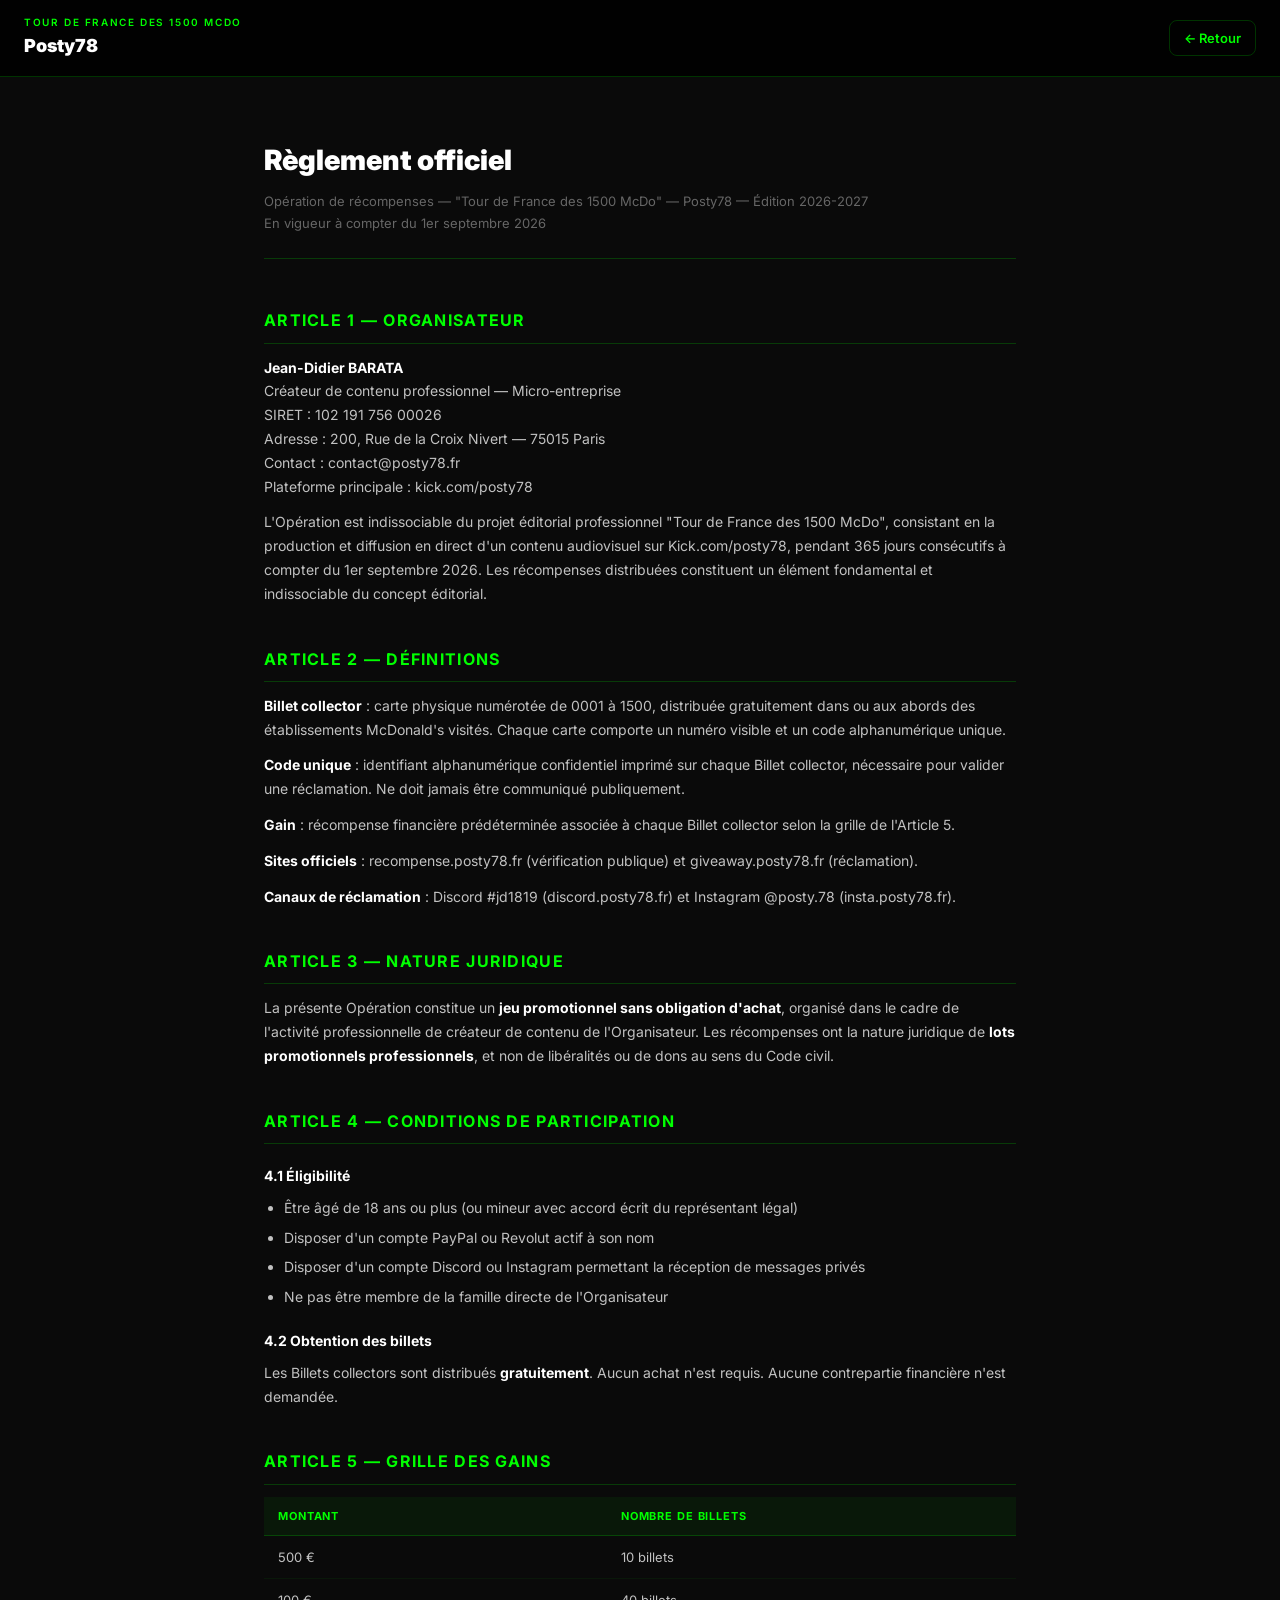
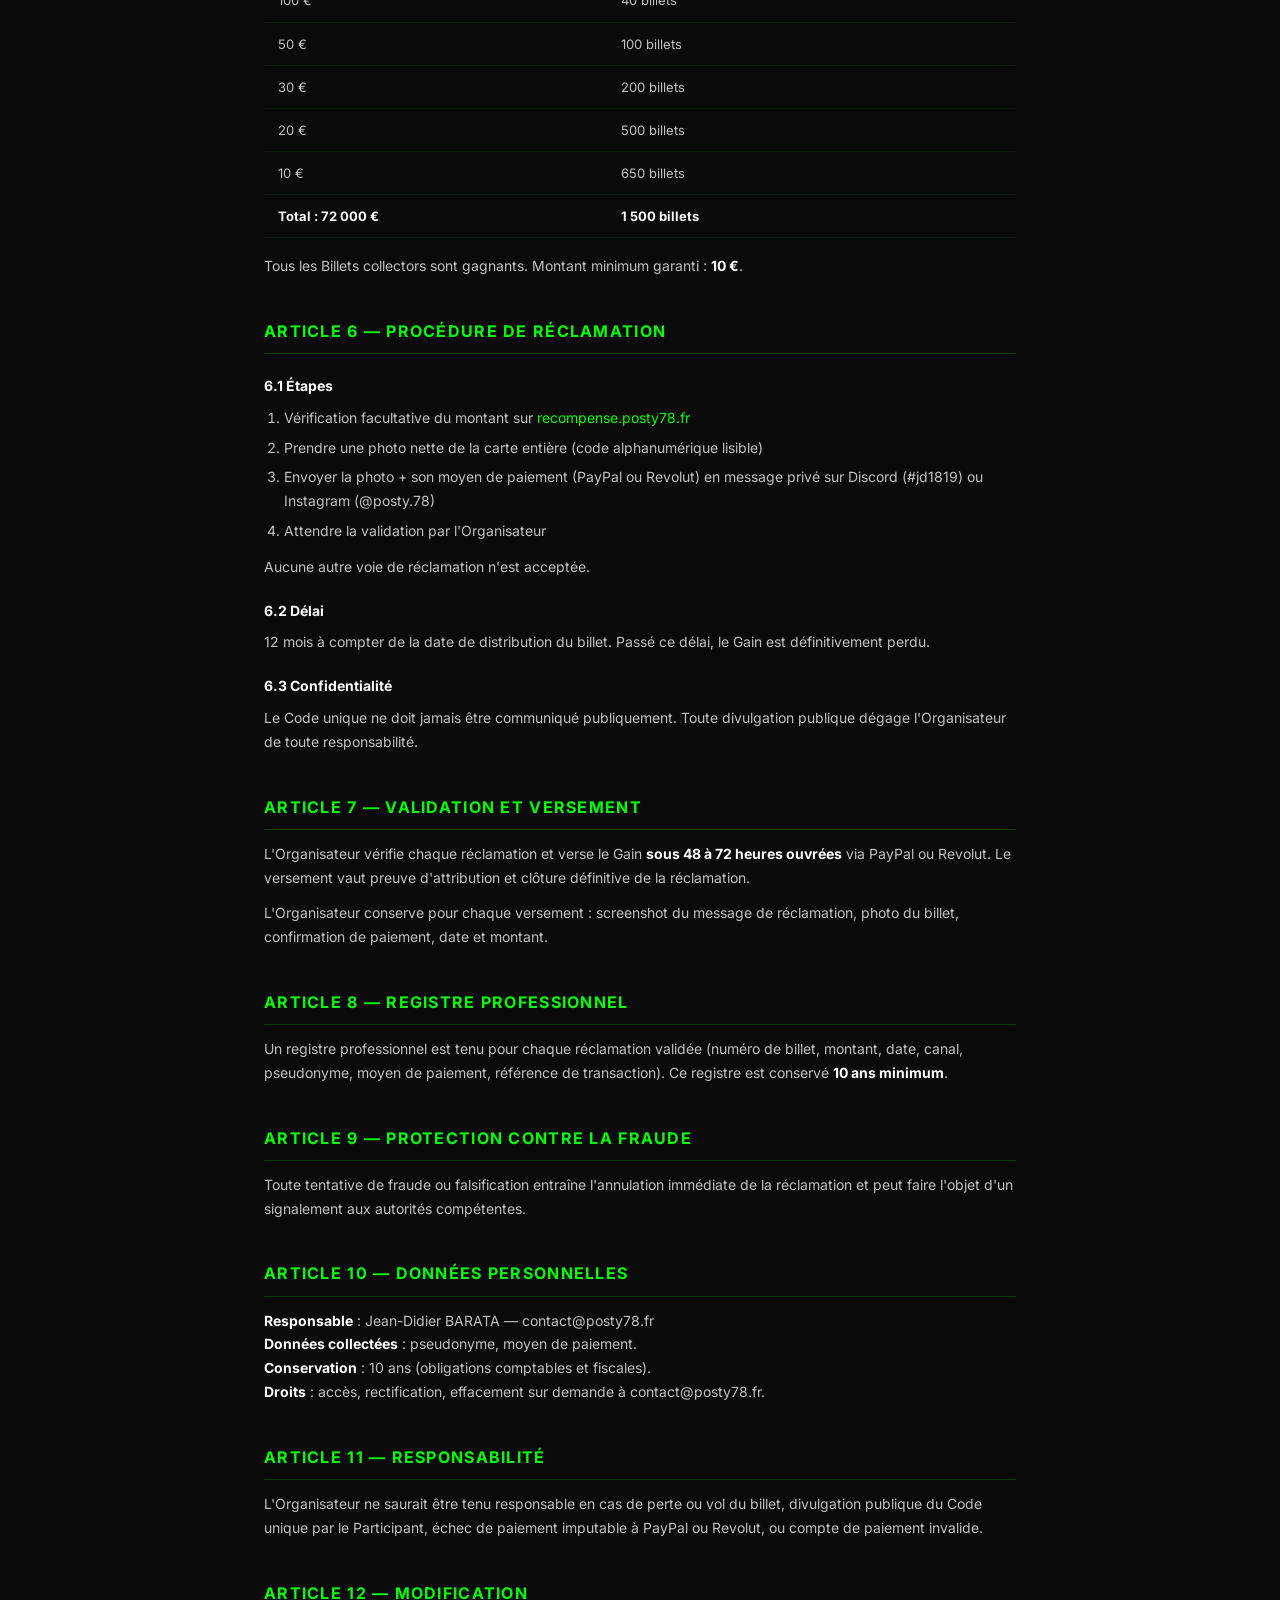
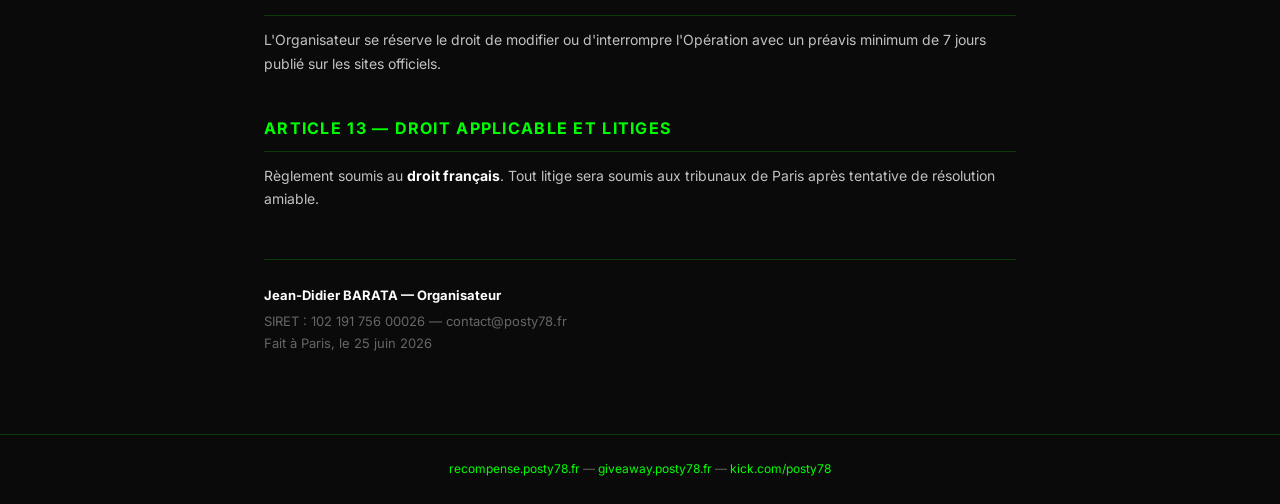
==== reglement.html @ 5808bff4 "Ajout page règlement officiel" ====
<!DOCTYPE html>
<html lang="fr">
<head>
  <meta charset="UTF-8" />
  <meta name="viewport" content="width=device-width, initial-scale=1.0" />
  <title>Règlement officiel — Posty78</title>
  <link rel="preconnect" href="https://fonts.googleapis.com" />
  <link href="https://fonts.googleapis.com/css2?family=Inter:wght@400;500;600;700&display=swap" rel="stylesheet" />
  <style>
    :root {
      --bg: #0a0a0a;
      --green: #00ff00;
      --border: rgba(0,255,0,0.2);
      --text: #ffffff;
      --muted: #666;
      --font: "Inter", system-ui, sans-serif;
    }
    *, *::before, *::after { box-sizing: border-box; margin: 0; padding: 0; }
    body {
      font-family: var(--font);
      background: var(--bg);
      color: var(--text);
      line-height: 1.7;
      -webkit-font-smoothing: antialiased;
    }
    a { color: var(--green); text-decoration: none; }
    a:hover { text-decoration: underline; }

    header {
      background: rgba(0,0,0,0.9);
      border-bottom: 1px solid var(--border);
      padding: 14px 24px;
      display: flex;
      align-items: center;
      justify-content: space-between;
      position: sticky;
      top: 0;
      z-index: 10;
    }

    .header-brand {
      display: flex;
      flex-direction: column;
    }

    .header-eyebrow {
      font-size: 10px;
      font-weight: 600;
      letter-spacing: 0.16em;
      text-transform: uppercase;
      color: var(--green);
    }

    .header-name {
      font-size: 18px;
      font-weight: 900;
    }

    .header-back {
      font-size: 13px;
      font-weight: 600;
      color: var(--green);
      border: 1px solid var(--border);
      padding: 6px 14px;
      border-radius: 8px;
      transition: background 0.2s;
    }

    .header-back:hover {
      background: rgba(0,255,0,0.08);
      text-decoration: none;
    }

    main {
      max-width: 800px;
      margin: 0 auto;
      padding: 60px 24px 80px;
    }

    .page-title {
      font-size: 28px;
      font-weight: 900;
      margin-bottom: 6px;
      color: var(--text);
    }

    .page-sub {
      font-size: 13px;
      color: var(--muted);
      margin-bottom: 48px;
      padding-bottom: 24px;
      border-bottom: 1px solid var(--border);
    }

    h2 {
      font-size: 16px;
      font-weight: 700;
      color: var(--green);
      text-transform: uppercase;
      letter-spacing: 0.08em;
      margin-top: 40px;
      margin-bottom: 12px;
      padding-bottom: 8px;
      border-bottom: 1px solid var(--border);
    }

    h3 {
      font-size: 14px;
      font-weight: 700;
      color: var(--text);
      margin-top: 20px;
      margin-bottom: 8px;
    }

    p {
      font-size: 14px;
      color: rgba(255,255,255,0.75);
      margin-bottom: 12px;
    }

    ul, ol {
      padding-left: 20px;
      margin-bottom: 12px;
    }

    li {
      font-size: 14px;
      color: rgba(255,255,255,0.75);
      margin-bottom: 6px;
    }

    strong {
      color: var(--text);
      font-weight: 700;
    }

    table {
      width: 100%;
      border-collapse: collapse;
      margin-bottom: 16px;
      font-size: 13px;
    }

    th {
      background: rgba(0,255,0,0.06);
      color: var(--green);
      text-align: left;
      padding: 10px 14px;
      font-weight: 700;
      font-size: 11px;
      letter-spacing: 0.08em;
      text-transform: uppercase;
      border-bottom: 1px solid var(--border);
    }

    td {
      padding: 10px 14px;
      border-bottom: 1px solid rgba(0,255,0,0.06);
      color: rgba(255,255,255,0.75);
    }

    .signature {
      margin-top: 48px;
      padding-top: 24px;
      border-top: 1px solid var(--border);
      font-size: 13px;
      color: var(--muted);
    }

    .signature strong {
      color: var(--text);
      display: block;
      margin-bottom: 4px;
    }

    footer {
      border-top: 1px solid var(--border);
      padding: 24px;
      text-align: center;
      font-size: 12px;
      color: var(--muted);
    }

    footer a { color: var(--green); }

    @media (max-width: 640px) {
      main { padding: 40px 16px 60px; }
      .page-title { font-size: 22px; }
      table { font-size: 12px; }
      td, th { padding: 8px 10px; }
    }
  </style>
</head>
<body>

<header>
  <div class="header-brand">
    <span class="header-eyebrow">Tour de France des 1500 McDo</span>
    <span class="header-name">Posty78</span>
  </div>
  <a href="https://recompense.posty78.fr" class="header-back">← Retour</a>
</header>

<main>

  <h1 class="page-title">Règlement officiel</h1>
  <p class="page-sub">
    Opération de récompenses — "Tour de France des 1500 McDo" — Posty78 — Édition 2026-2027<br>
    En vigueur à compter du 1er septembre 2026
  </p>

  <h2>Article 1 — Organisateur</h2>
  <p><strong>Jean-Didier BARATA</strong><br>
  Créateur de contenu professionnel — Micro-entreprise<br>
  SIRET : 102 191 756 00026<br>
  Adresse : 200, Rue de la Croix Nivert — 75015 Paris<br>
  Contact : contact@posty78.fr<br>
  Plateforme principale : kick.com/posty78</p>
  <p>L'Opération est indissociable du projet éditorial professionnel "Tour de France des 1500 McDo", consistant en la production et diffusion en direct d'un contenu audiovisuel sur Kick.com/posty78, pendant 365 jours consécutifs à compter du 1er septembre 2026. Les récompenses distribuées constituent un élément fondamental et indissociable du concept éditorial.</p>

  <h2>Article 2 — Définitions</h2>
  <p><strong>Billet collector</strong> : carte physique numérotée de 0001 à 1500, distribuée gratuitement dans ou aux abords des établissements McDonald's visités. Chaque carte comporte un numéro visible et un code alphanumérique unique.</p>
  <p><strong>Code unique</strong> : identifiant alphanumérique confidentiel imprimé sur chaque Billet collector, nécessaire pour valider une réclamation. Ne doit jamais être communiqué publiquement.</p>
  <p><strong>Gain</strong> : récompense financière prédéterminée associée à chaque Billet collector selon la grille de l'Article 5.</p>
  <p><strong>Sites officiels</strong> : recompense.posty78.fr (vérification publique) et giveaway.posty78.fr (réclamation).</p>
  <p><strong>Canaux de réclamation</strong> : Discord #jd1819 (discord.posty78.fr) et Instagram @posty.78 (insta.posty78.fr).</p>

  <h2>Article 3 — Nature juridique</h2>
  <p>La présente Opération constitue un <strong>jeu promotionnel sans obligation d'achat</strong>, organisé dans le cadre de l'activité professionnelle de créateur de contenu de l'Organisateur. Les récompenses ont la nature juridique de <strong>lots promotionnels professionnels</strong>, et non de libéralités ou de dons au sens du Code civil.</p>

  <h2>Article 4 — Conditions de participation</h2>
  <h3>4.1 Éligibilité</h3>
  <ul>
    <li>Être âgé de 18 ans ou plus (ou mineur avec accord écrit du représentant légal)</li>
    <li>Disposer d'un compte PayPal ou Revolut actif à son nom</li>
    <li>Disposer d'un compte Discord ou Instagram permettant la réception de messages privés</li>
    <li>Ne pas être membre de la famille directe de l'Organisateur</li>
  </ul>
  <h3>4.2 Obtention des billets</h3>
  <p>Les Billets collectors sont distribués <strong>gratuitement</strong>. Aucun achat n'est requis. Aucune contrepartie financière n'est demandée.</p>

  <h2>Article 5 — Grille des gains</h2>
  <table>
    <thead>
      <tr><th>Montant</th><th>Nombre de billets</th></tr>
    </thead>
    <tbody>
      <tr><td>500 €</td><td>10 billets</td></tr>
      <tr><td>100 €</td><td>40 billets</td></tr>
      <tr><td>50 €</td><td>100 billets</td></tr>
      <tr><td>30 €</td><td>200 billets</td></tr>
      <tr><td>20 €</td><td>500 billets</td></tr>
      <tr><td>10 €</td><td>650 billets</td></tr>
      <tr><td><strong>Total : 72 000 €</strong></td><td><strong>1 500 billets</strong></td></tr>
    </tbody>
  </table>
  <p>Tous les Billets collectors sont gagnants. Montant minimum garanti : <strong>10 €</strong>.</p>

  <h2>Article 6 — Procédure de réclamation</h2>
  <h3>6.1 Étapes</h3>
  <ol>
    <li>Vérification facultative du montant sur <a href="https://recompense.posty78.fr">recompense.posty78.fr</a></li>
    <li>Prendre une photo nette de la carte entière (code alphanumérique lisible)</li>
    <li>Envoyer la photo + son moyen de paiement (PayPal ou Revolut) en message privé sur Discord (#jd1819) ou Instagram (@posty.78)</li>
    <li>Attendre la validation par l'Organisateur</li>
  </ol>
  <p>Aucune autre voie de réclamation n'est acceptée.</p>
  <h3>6.2 Délai</h3>
  <p>12 mois à compter de la date de distribution du billet. Passé ce délai, le Gain est définitivement perdu.</p>
  <h3>6.3 Confidentialité</h3>
  <p>Le Code unique ne doit jamais être communiqué publiquement. Toute divulgation publique dégage l'Organisateur de toute responsabilité.</p>

  <h2>Article 7 — Validation et versement</h2>
  <p>L'Organisateur vérifie chaque réclamation et verse le Gain <strong>sous 48 à 72 heures ouvrées</strong> via PayPal ou Revolut. Le versement vaut preuve d'attribution et clôture définitive de la réclamation.</p>
  <p>L'Organisateur conserve pour chaque versement : screenshot du message de réclamation, photo du billet, confirmation de paiement, date et montant.</p>

  <h2>Article 8 — Registre professionnel</h2>
  <p>Un registre professionnel est tenu pour chaque réclamation validée (numéro de billet, montant, date, canal, pseudonyme, moyen de paiement, référence de transaction). Ce registre est conservé <strong>10 ans minimum</strong>.</p>

  <h2>Article 9 — Protection contre la fraude</h2>
  <p>Toute tentative de fraude ou falsification entraîne l'annulation immédiate de la réclamation et peut faire l'objet d'un signalement aux autorités compétentes.</p>

  <h2>Article 10 — Données personnelles</h2>
  <p><strong>Responsable</strong> : Jean-Didier BARATA — contact@posty78.fr<br>
  <strong>Données collectées</strong> : pseudonyme, moyen de paiement.<br>
  <strong>Conservation</strong> : 10 ans (obligations comptables et fiscales).<br>
  <strong>Droits</strong> : accès, rectification, effacement sur demande à contact@posty78.fr.</p>

  <h2>Article 11 — Responsabilité</h2>
  <p>L'Organisateur ne saurait être tenu responsable en cas de perte ou vol du billet, divulgation publique du Code unique par le Participant, échec de paiement imputable à PayPal ou Revolut, ou compte de paiement invalide.</p>

  <h2>Article 12 — Modification</h2>
  <p>L'Organisateur se réserve le droit de modifier ou d'interrompre l'Opération avec un préavis minimum de 7 jours publié sur les sites officiels.</p>

  <h2>Article 13 — Droit applicable et litiges</h2>
  <p>Règlement soumis au <strong>droit français</strong>. Tout litige sera soumis aux tribunaux de Paris après tentative de résolution amiable.</p>

  <div class="signature">
    <strong>Jean-Didier BARATA — Organisateur</strong>
    SIRET : 102 191 756 00026 — contact@posty78.fr<br>
    Fait à Paris, le 25 juin 2026
  </div>

</main>

<footer>
  <a href="https://recompense.posty78.fr">recompense.posty78.fr</a> —
  <a href="https://giveaway.posty78.fr">giveaway.posty78.fr</a> —
  <a href="https://kick.com/posty78">kick.com/posty78</a>
</footer>

</body>
</html>
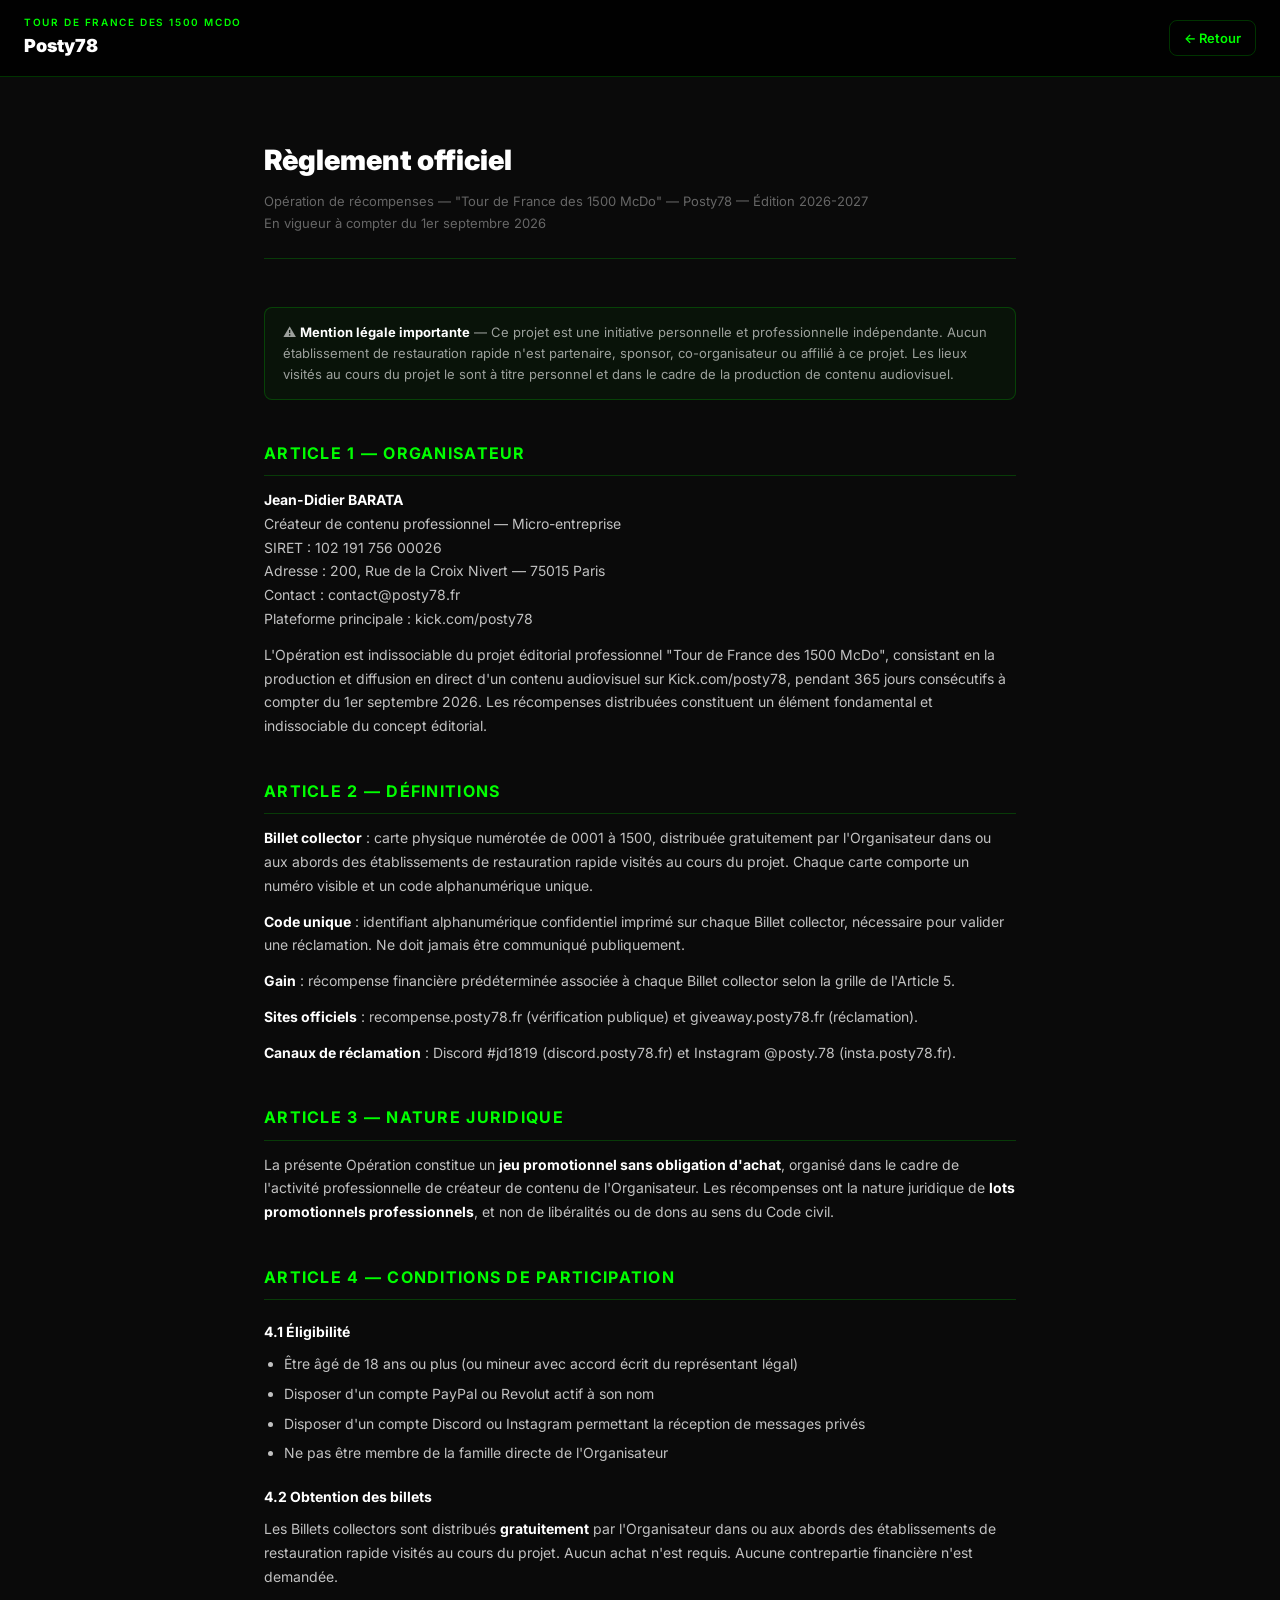
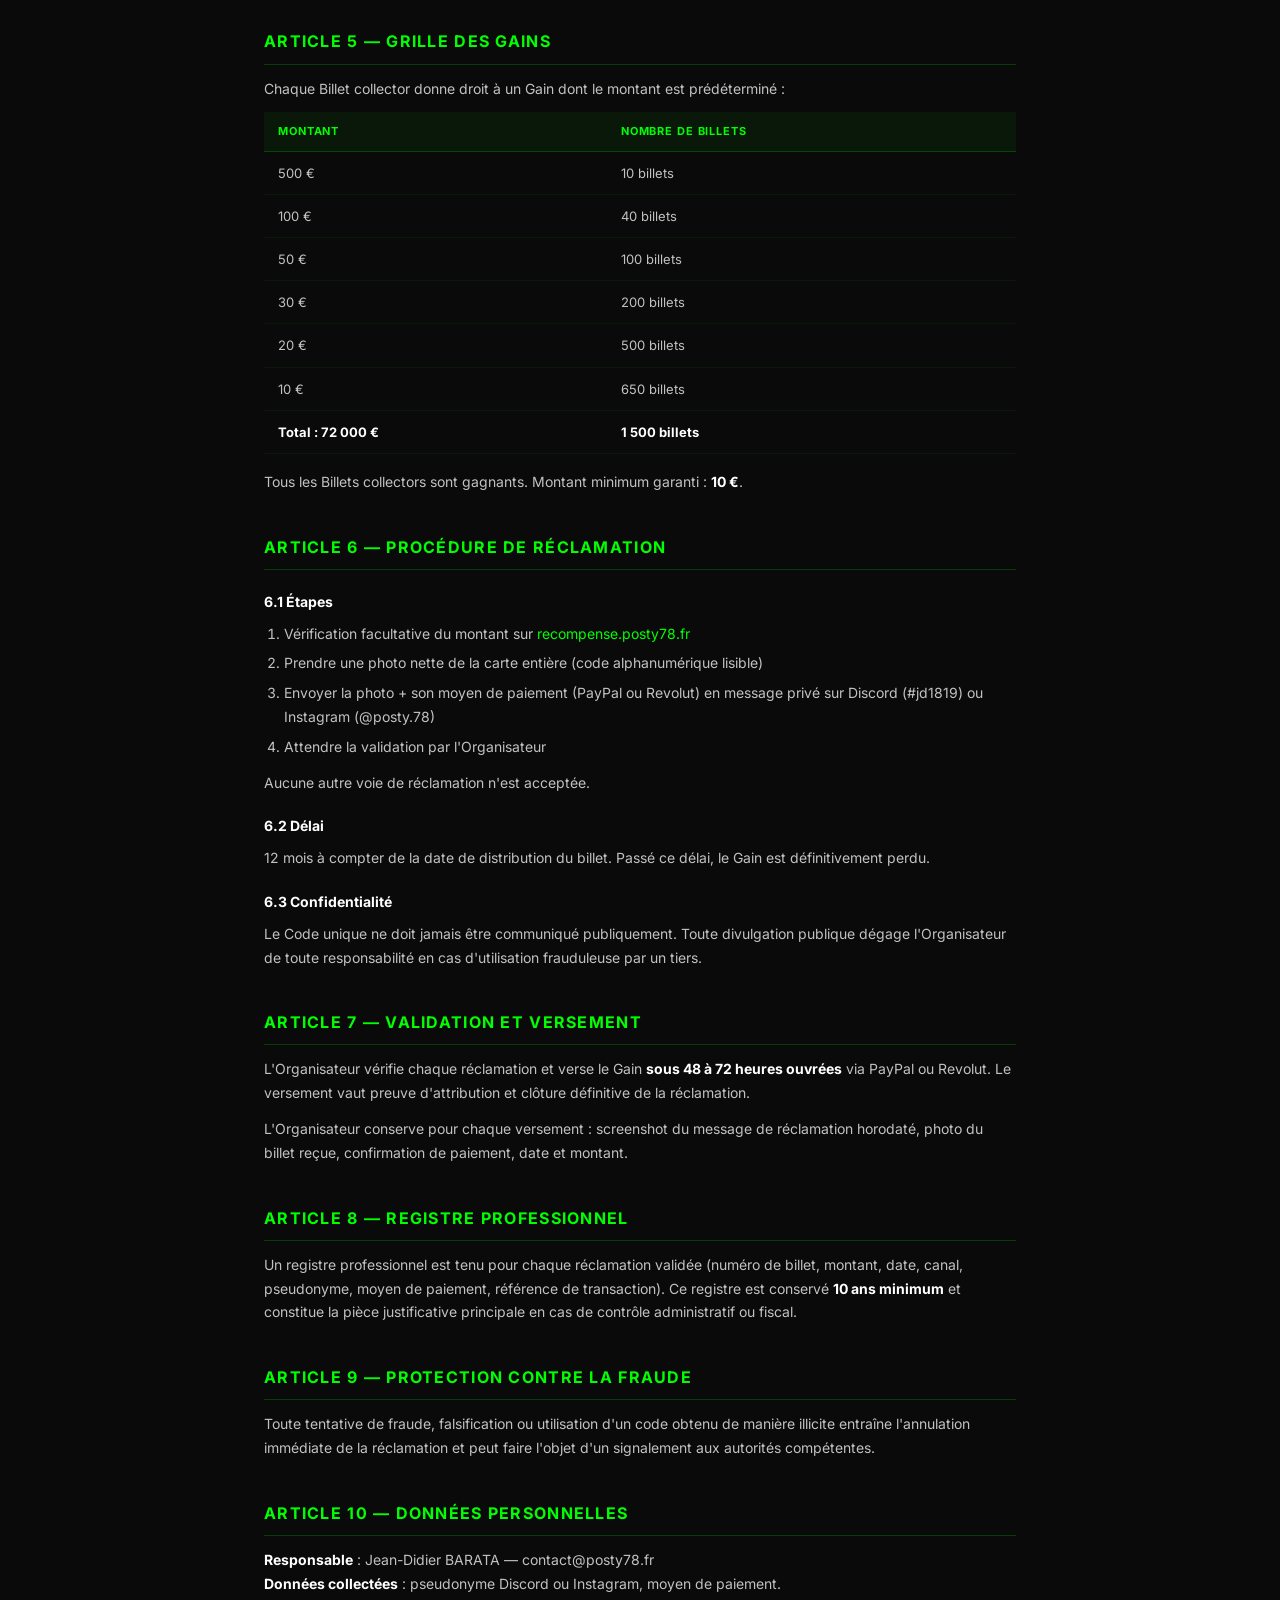
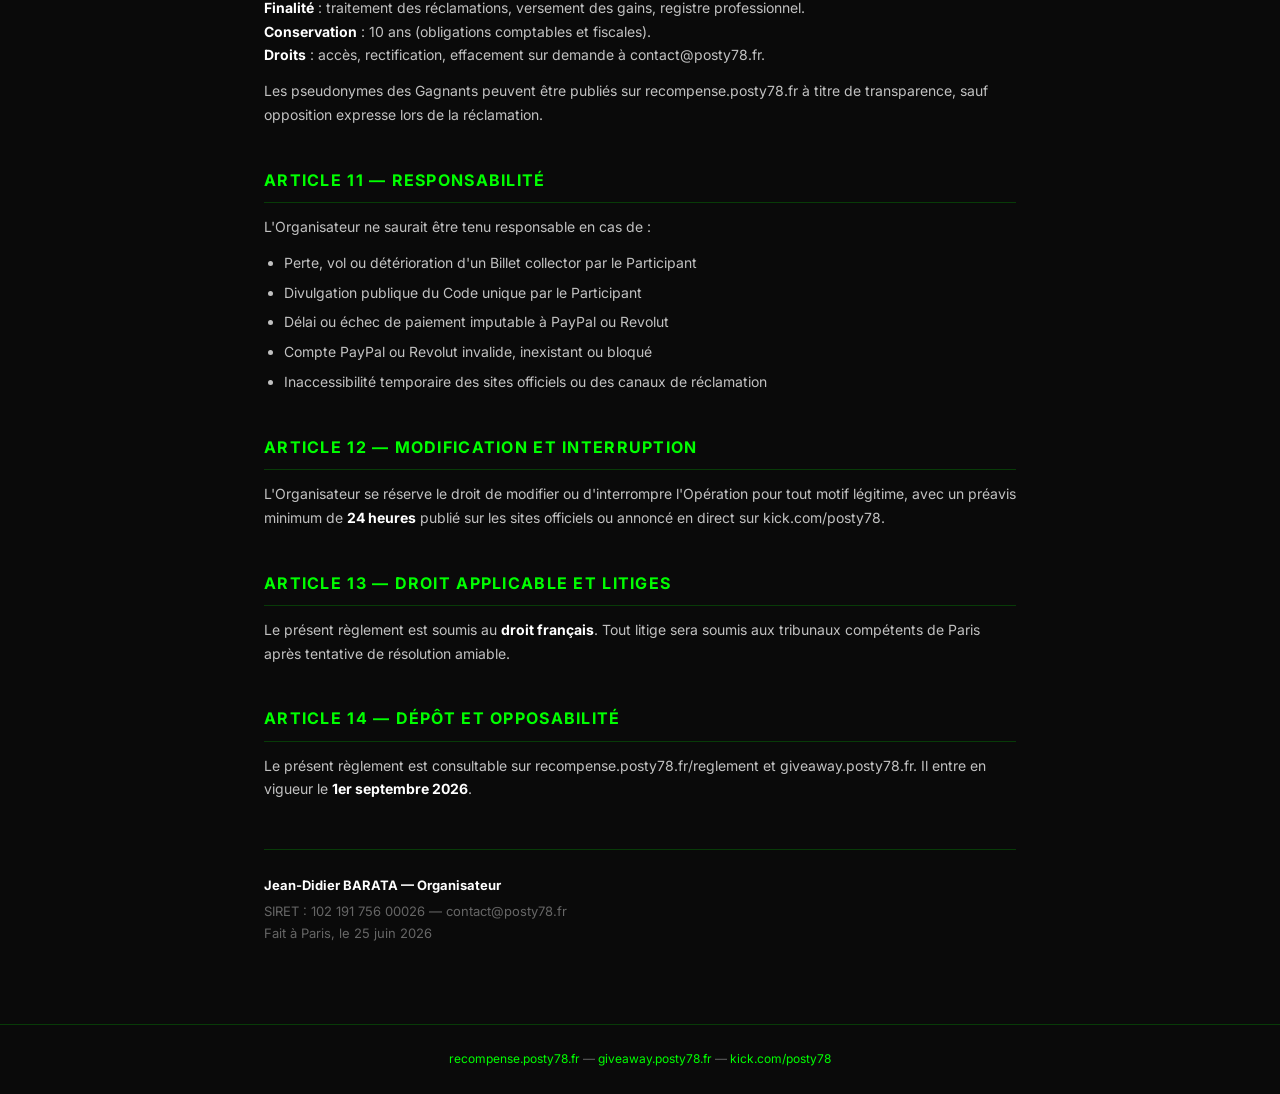
==== commit 80a6122b: "6 couleurs gains, lien Kick complet, lien règlement footer" ====
--- a/reglement.html
+++ b/reglement.html
@@ -38,11 +38,7 @@
       z-index: 10;
     }
 
-    .header-brand {
-      display: flex;
-      flex-direction: column;
-    }
-
+    .header-brand { display: flex; flex-direction: column; }
     .header-eyebrow {
       font-size: 10px;
       font-weight: 600;
@@ -50,11 +46,7 @@
       text-transform: uppercase;
       color: var(--green);
     }
-
-    .header-name {
-      font-size: 18px;
-      font-weight: 900;
-    }
+    .header-name { font-size: 18px; font-weight: 900; }
 
     .header-back {
       font-size: 13px;
@@ -65,24 +57,11 @@
       border-radius: 8px;
       transition: background 0.2s;
     }
-
-    .header-back:hover {
-      background: rgba(0,255,0,0.08);
-      text-decoration: none;
-    }
-
-    main {
-      max-width: 800px;
-      margin: 0 auto;
-      padding: 60px 24px 80px;
-    }
-
-    .page-title {
-      font-size: 28px;
-      font-weight: 900;
-      margin-bottom: 6px;
-      color: var(--text);
-    }
+    .header-back:hover { background: rgba(0,255,0,0.08); text-decoration: none; }
+
+    main { max-width: 800px; margin: 0 auto; padding: 60px 24px 80px; }
+
+    .page-title { font-size: 28px; font-weight: 900; margin-bottom: 6px; }
 
     .page-sub {
       font-size: 13px;
@@ -90,6 +69,17 @@
       margin-bottom: 48px;
       padding-bottom: 24px;
       border-bottom: 1px solid var(--border);
+    }
+
+    .disclaimer {
+      background: rgba(0,255,0,0.04);
+      border: 1px solid var(--border);
+      border-radius: 8px;
+      padding: 14px 18px;
+      font-size: 13px;
+      color: rgba(255,255,255,0.6);
+      margin-bottom: 40px;
+      line-height: 1.6;
     }
 
     h2 {
@@ -104,42 +94,17 @@
       border-bottom: 1px solid var(--border);
     }
 
-    h3 {
-      font-size: 14px;
-      font-weight: 700;
-      color: var(--text);
-      margin-top: 20px;
-      margin-bottom: 8px;
-    }
-
-    p {
-      font-size: 14px;
-      color: rgba(255,255,255,0.75);
-      margin-bottom: 12px;
-    }
-
-    ul, ol {
-      padding-left: 20px;
-      margin-bottom: 12px;
-    }
-
-    li {
-      font-size: 14px;
-      color: rgba(255,255,255,0.75);
-      margin-bottom: 6px;
-    }
-
-    strong {
-      color: var(--text);
-      font-weight: 700;
-    }
-
-    table {
-      width: 100%;
-      border-collapse: collapse;
-      margin-bottom: 16px;
-      font-size: 13px;
-    }
+    h3 { font-size: 14px; font-weight: 700; margin-top: 20px; margin-bottom: 8px; }
+
+    p { font-size: 14px; color: rgba(255,255,255,0.75); margin-bottom: 12px; }
+
+    ul, ol { padding-left: 20px; margin-bottom: 12px; }
+
+    li { font-size: 14px; color: rgba(255,255,255,0.75); margin-bottom: 6px; }
+
+    strong { color: var(--text); font-weight: 700; }
+
+    table { width: 100%; border-collapse: collapse; margin-bottom: 16px; font-size: 13px; }
 
     th {
       background: rgba(0,255,0,0.06);
@@ -167,11 +132,7 @@
       color: var(--muted);
     }
 
-    .signature strong {
-      color: var(--text);
-      display: block;
-      margin-bottom: 4px;
-    }
+    .signature strong { color: var(--text); display: block; margin-bottom: 4px; }
 
     footer {
       border-top: 1px solid var(--border);
@@ -186,7 +147,6 @@
     @media (max-width: 640px) {
       main { padding: 40px 16px 60px; }
       .page-title { font-size: 22px; }
-      table { font-size: 12px; }
       td, th { padding: 8px 10px; }
     }
   </style>
@@ -209,17 +169,23 @@
     En vigueur à compter du 1er septembre 2026
   </p>
 
+  <div class="disclaimer">
+    ⚠️ <strong>Mention légale importante</strong> — Ce projet est une initiative personnelle et professionnelle indépendante. Aucun établissement de restauration rapide n'est partenaire, sponsor, co-organisateur ou affilié à ce projet. Les lieux visités au cours du projet le sont à titre personnel et dans le cadre de la production de contenu audiovisuel.
+  </div>
+
   <h2>Article 1 — Organisateur</h2>
-  <p><strong>Jean-Didier BARATA</strong><br>
-  Créateur de contenu professionnel — Micro-entreprise<br>
-  SIRET : 102 191 756 00026<br>
-  Adresse : 200, Rue de la Croix Nivert — 75015 Paris<br>
-  Contact : contact@posty78.fr<br>
-  Plateforme principale : kick.com/posty78</p>
+  <p>
+    <strong>Jean-Didier BARATA</strong><br>
+    Créateur de contenu professionnel — Micro-entreprise<br>
+    SIRET : 102 191 756 00026<br>
+    Adresse : 200, Rue de la Croix Nivert — 75015 Paris<br>
+    Contact : contact@posty78.fr<br>
+    Plateforme principale : kick.com/posty78
+  </p>
   <p>L'Opération est indissociable du projet éditorial professionnel "Tour de France des 1500 McDo", consistant en la production et diffusion en direct d'un contenu audiovisuel sur Kick.com/posty78, pendant 365 jours consécutifs à compter du 1er septembre 2026. Les récompenses distribuées constituent un élément fondamental et indissociable du concept éditorial.</p>
 
   <h2>Article 2 — Définitions</h2>
-  <p><strong>Billet collector</strong> : carte physique numérotée de 0001 à 1500, distribuée gratuitement dans ou aux abords des établissements McDonald's visités. Chaque carte comporte un numéro visible et un code alphanumérique unique.</p>
+  <p><strong>Billet collector</strong> : carte physique numérotée de 0001 à 1500, distribuée gratuitement par l'Organisateur dans ou aux abords des établissements de restauration rapide visités au cours du projet. Chaque carte comporte un numéro visible et un code alphanumérique unique.</p>
   <p><strong>Code unique</strong> : identifiant alphanumérique confidentiel imprimé sur chaque Billet collector, nécessaire pour valider une réclamation. Ne doit jamais être communiqué publiquement.</p>
   <p><strong>Gain</strong> : récompense financière prédéterminée associée à chaque Billet collector selon la grille de l'Article 5.</p>
   <p><strong>Sites officiels</strong> : recompense.posty78.fr (vérification publique) et giveaway.posty78.fr (réclamation).</p>
@@ -237,9 +203,10 @@
     <li>Ne pas être membre de la famille directe de l'Organisateur</li>
   </ul>
   <h3>4.2 Obtention des billets</h3>
-  <p>Les Billets collectors sont distribués <strong>gratuitement</strong>. Aucun achat n'est requis. Aucune contrepartie financière n'est demandée.</p>
+  <p>Les Billets collectors sont distribués <strong>gratuitement</strong> par l'Organisateur dans ou aux abords des établissements de restauration rapide visités au cours du projet. Aucun achat n'est requis. Aucune contrepartie financière n'est demandée.</p>
 
   <h2>Article 5 — Grille des gains</h2>
+  <p>Chaque Billet collector donne droit à un Gain dont le montant est prédéterminé :</p>
   <table>
     <thead>
       <tr><th>Montant</th><th>Nombre de billets</th></tr>
@@ -268,32 +235,46 @@
   <h3>6.2 Délai</h3>
   <p>12 mois à compter de la date de distribution du billet. Passé ce délai, le Gain est définitivement perdu.</p>
   <h3>6.3 Confidentialité</h3>
-  <p>Le Code unique ne doit jamais être communiqué publiquement. Toute divulgation publique dégage l'Organisateur de toute responsabilité.</p>
+  <p>Le Code unique ne doit jamais être communiqué publiquement. Toute divulgation publique dégage l'Organisateur de toute responsabilité en cas d'utilisation frauduleuse par un tiers.</p>
 
   <h2>Article 7 — Validation et versement</h2>
   <p>L'Organisateur vérifie chaque réclamation et verse le Gain <strong>sous 48 à 72 heures ouvrées</strong> via PayPal ou Revolut. Le versement vaut preuve d'attribution et clôture définitive de la réclamation.</p>
-  <p>L'Organisateur conserve pour chaque versement : screenshot du message de réclamation, photo du billet, confirmation de paiement, date et montant.</p>
+  <p>L'Organisateur conserve pour chaque versement : screenshot du message de réclamation horodaté, photo du billet reçue, confirmation de paiement, date et montant.</p>
 
   <h2>Article 8 — Registre professionnel</h2>
-  <p>Un registre professionnel est tenu pour chaque réclamation validée (numéro de billet, montant, date, canal, pseudonyme, moyen de paiement, référence de transaction). Ce registre est conservé <strong>10 ans minimum</strong>.</p>
+  <p>Un registre professionnel est tenu pour chaque réclamation validée (numéro de billet, montant, date, canal, pseudonyme, moyen de paiement, référence de transaction). Ce registre est conservé <strong>10 ans minimum</strong> et constitue la pièce justificative principale en cas de contrôle administratif ou fiscal.</p>
 
   <h2>Article 9 — Protection contre la fraude</h2>
-  <p>Toute tentative de fraude ou falsification entraîne l'annulation immédiate de la réclamation et peut faire l'objet d'un signalement aux autorités compétentes.</p>
+  <p>Toute tentative de fraude, falsification ou utilisation d'un code obtenu de manière illicite entraîne l'annulation immédiate de la réclamation et peut faire l'objet d'un signalement aux autorités compétentes.</p>
 
   <h2>Article 10 — Données personnelles</h2>
-  <p><strong>Responsable</strong> : Jean-Didier BARATA — contact@posty78.fr<br>
-  <strong>Données collectées</strong> : pseudonyme, moyen de paiement.<br>
-  <strong>Conservation</strong> : 10 ans (obligations comptables et fiscales).<br>
-  <strong>Droits</strong> : accès, rectification, effacement sur demande à contact@posty78.fr.</p>
+  <p>
+    <strong>Responsable</strong> : Jean-Didier BARATA — contact@posty78.fr<br>
+    <strong>Données collectées</strong> : pseudonyme Discord ou Instagram, moyen de paiement.<br>
+    <strong>Finalité</strong> : traitement des réclamations, versement des gains, registre professionnel.<br>
+    <strong>Conservation</strong> : 10 ans (obligations comptables et fiscales).<br>
+    <strong>Droits</strong> : accès, rectification, effacement sur demande à contact@posty78.fr.
+  </p>
+  <p>Les pseudonymes des Gagnants peuvent être publiés sur recompense.posty78.fr à titre de transparence, sauf opposition expresse lors de la réclamation.</p>
 
   <h2>Article 11 — Responsabilité</h2>
-  <p>L'Organisateur ne saurait être tenu responsable en cas de perte ou vol du billet, divulgation publique du Code unique par le Participant, échec de paiement imputable à PayPal ou Revolut, ou compte de paiement invalide.</p>
-
-  <h2>Article 12 — Modification</h2>
-  <p>L'Organisateur se réserve le droit de modifier ou d'interrompre l'Opération avec un préavis minimum de 7 jours publié sur les sites officiels.</p>
+  <p>L'Organisateur ne saurait être tenu responsable en cas de :</p>
+  <ul>
+    <li>Perte, vol ou détérioration d'un Billet collector par le Participant</li>
+    <li>Divulgation publique du Code unique par le Participant</li>
+    <li>Délai ou échec de paiement imputable à PayPal ou Revolut</li>
+    <li>Compte PayPal ou Revolut invalide, inexistant ou bloqué</li>
+    <li>Inaccessibilité temporaire des sites officiels ou des canaux de réclamation</li>
+  </ul>
+
+  <h2>Article 12 — Modification et interruption</h2>
+  <p>L'Organisateur se réserve le droit de modifier ou d'interrompre l'Opération pour tout motif légitime, avec un préavis minimum de <strong>24 heures</strong> publié sur les sites officiels ou annoncé en direct sur kick.com/posty78.</p>
 
   <h2>Article 13 — Droit applicable et litiges</h2>
-  <p>Règlement soumis au <strong>droit français</strong>. Tout litige sera soumis aux tribunaux de Paris après tentative de résolution amiable.</p>
+  <p>Le présent règlement est soumis au <strong>droit français</strong>. Tout litige sera soumis aux tribunaux compétents de Paris après tentative de résolution amiable.</p>
+
+  <h2>Article 14 — Dépôt et opposabilité</h2>
+  <p>Le présent règlement est consultable sur recompense.posty78.fr/reglement et giveaway.posty78.fr. Il entre en vigueur le <strong>1er septembre 2026</strong>.</p>
 
   <div class="signature">
     <strong>Jean-Didier BARATA — Organisateur</strong>
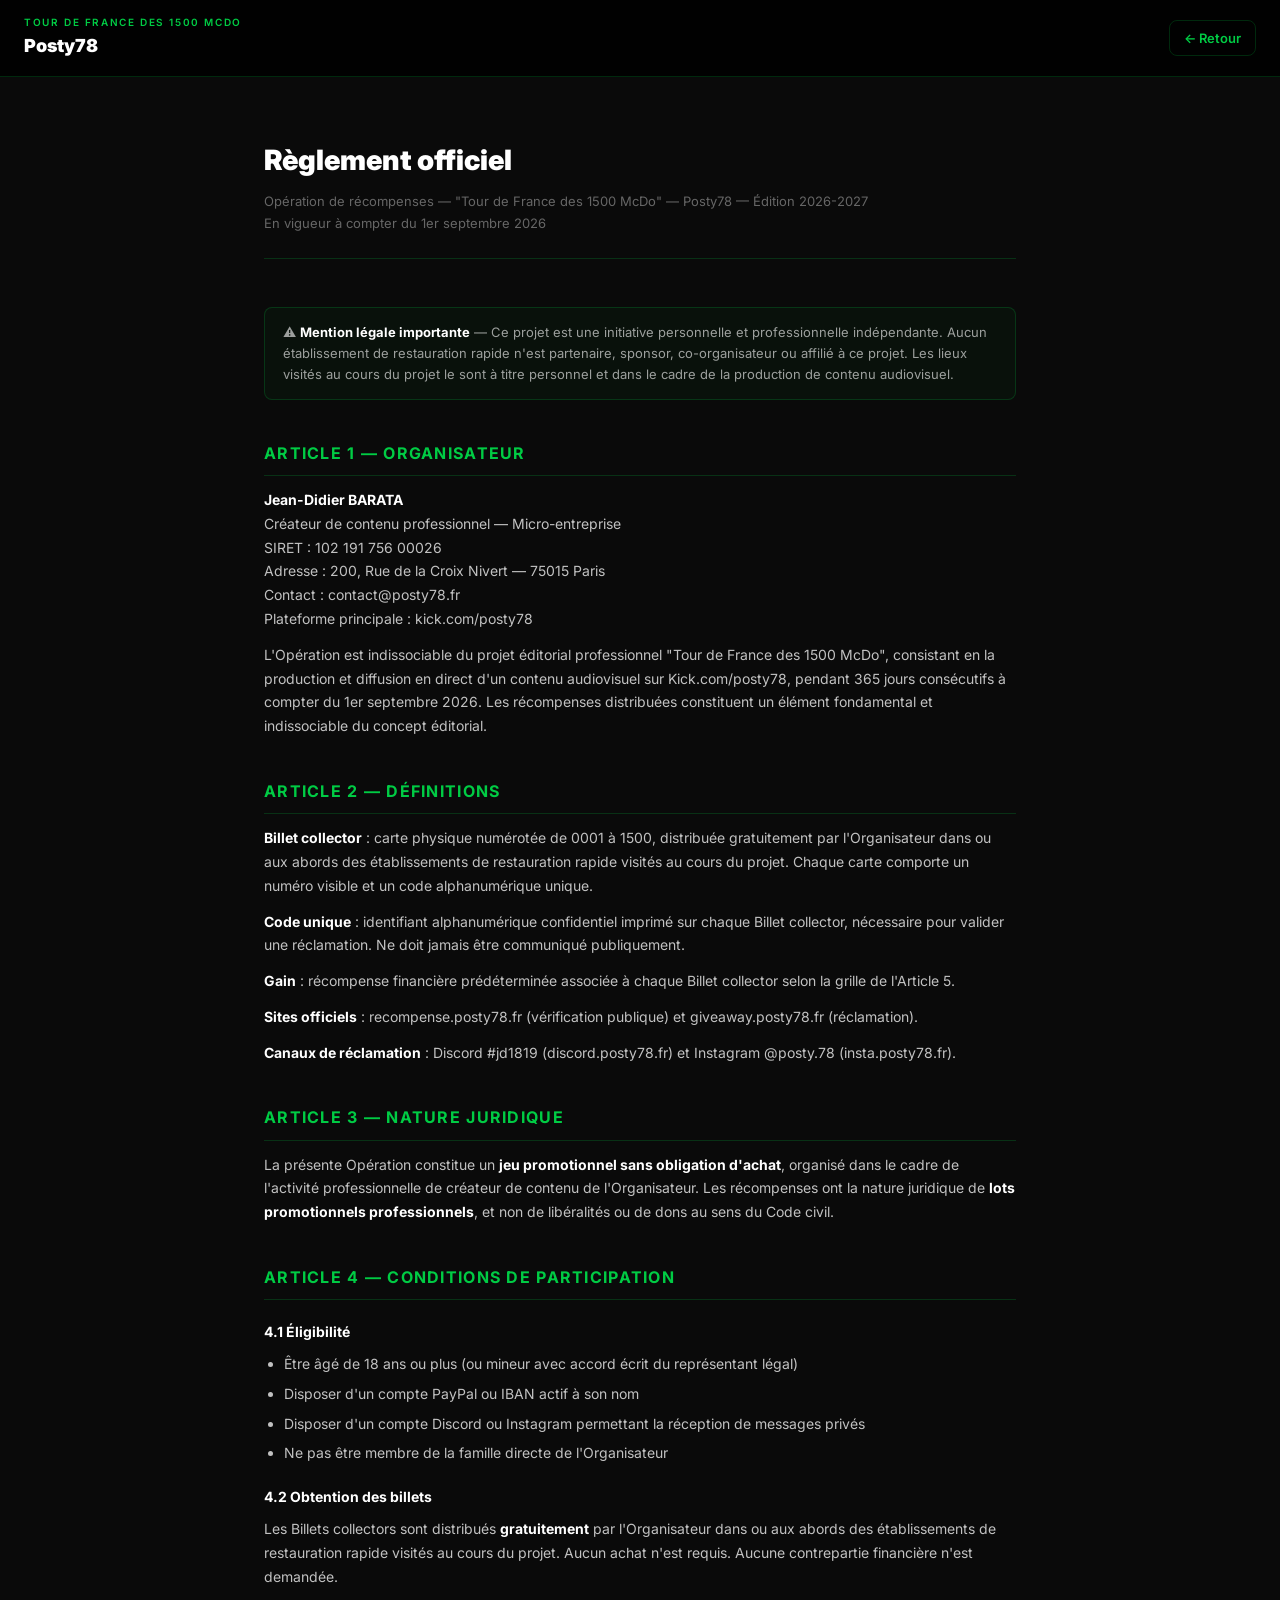
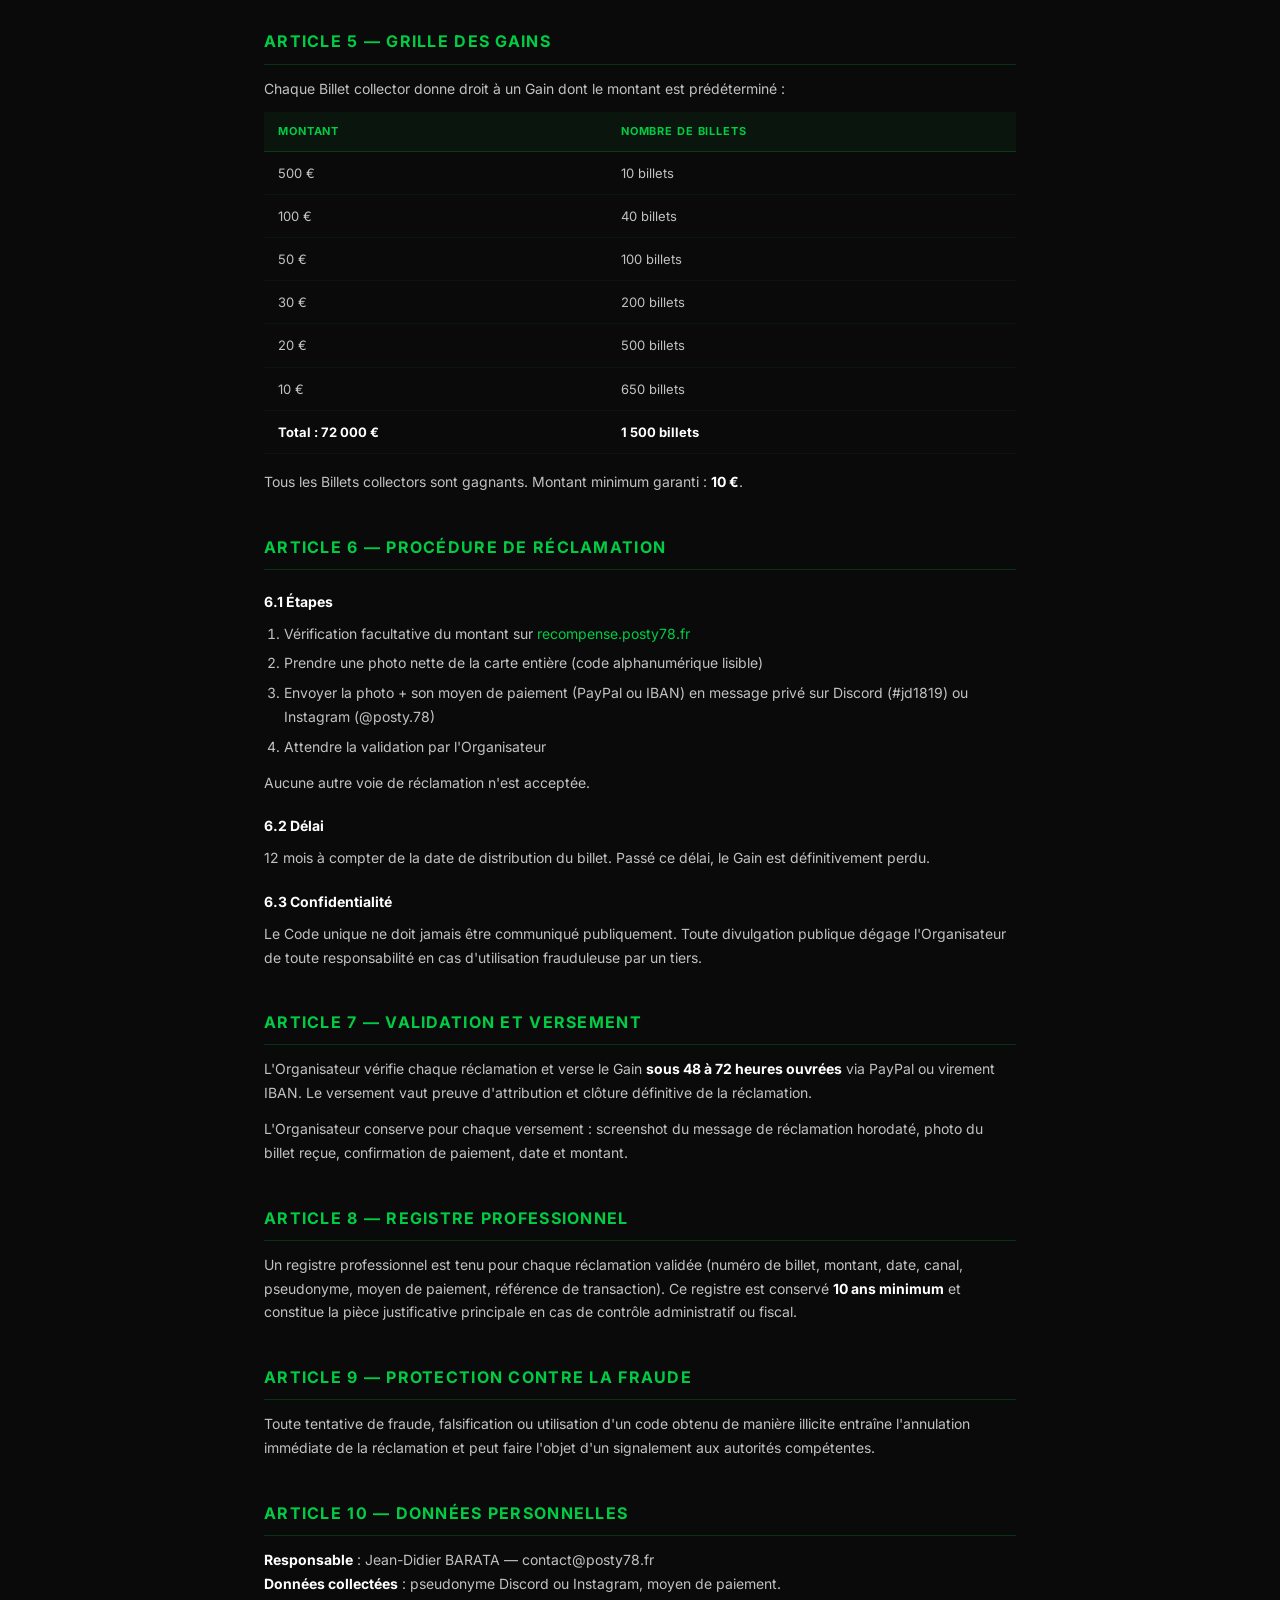
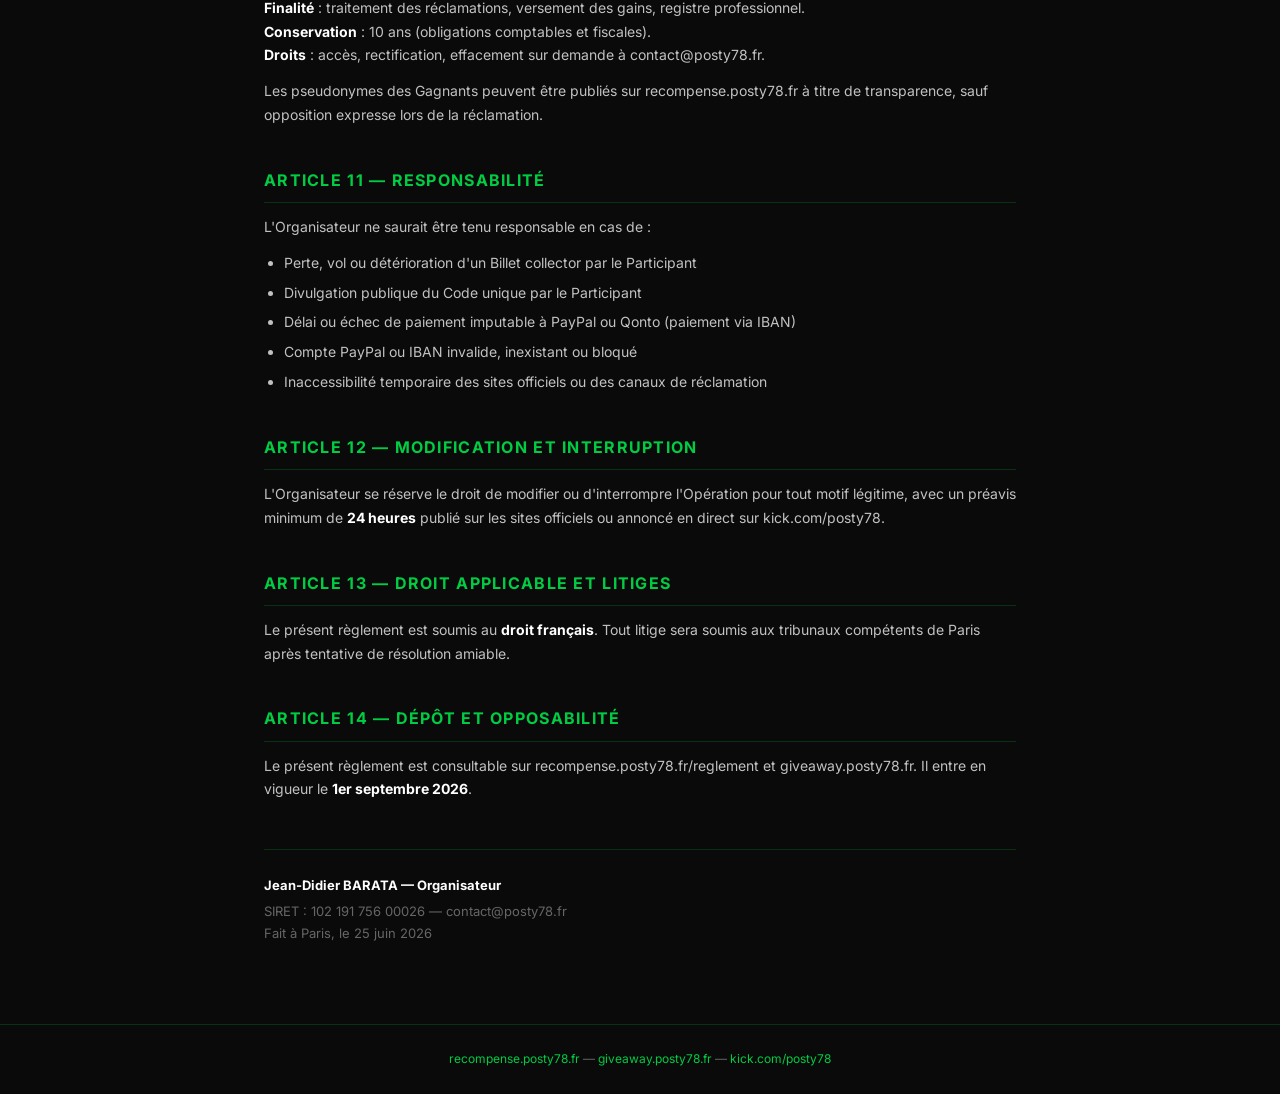
==== commit f0f5b1be: "Fix favicon règlement, Revolut -> IBAN, vert #00cc44" ====
--- a/reglement.html
+++ b/reglement.html
@@ -4,13 +4,14 @@
   <meta charset="UTF-8" />
   <meta name="viewport" content="width=device-width, initial-scale=1.0" />
   <title>Règlement officiel — Posty78</title>
+  <link rel="icon" type="image/svg+xml" href="./favicon.svg" />
   <link rel="preconnect" href="https://fonts.googleapis.com" />
   <link href="https://fonts.googleapis.com/css2?family=Inter:wght@400;500;600;700&display=swap" rel="stylesheet" />
   <style>
     :root {
       --bg: #0a0a0a;
-      --green: #00ff00;
-      --border: rgba(0,255,0,0.2);
+      --green: #00cc44;
+      --border: rgba(0,204,68,0.2);
       --text: #ffffff;
       --muted: #666;
       --font: "Inter", system-ui, sans-serif;
@@ -57,7 +58,7 @@
       border-radius: 8px;
       transition: background 0.2s;
     }
-    .header-back:hover { background: rgba(0,255,0,0.08); text-decoration: none; }
+    .header-back:hover { background: rgba(0,204,68,0.08); text-decoration: none; }
 
     main { max-width: 800px; margin: 0 auto; padding: 60px 24px 80px; }
 
@@ -72,7 +73,7 @@
     }
 
     .disclaimer {
-      background: rgba(0,255,0,0.04);
+      background: rgba(0,204,68,0.04);
       border: 1px solid var(--border);
       border-radius: 8px;
       padding: 14px 18px;
@@ -107,7 +108,7 @@
     table { width: 100%; border-collapse: collapse; margin-bottom: 16px; font-size: 13px; }
 
     th {
-      background: rgba(0,255,0,0.06);
+      background: rgba(0,204,68,0.06);
       color: var(--green);
       text-align: left;
       padding: 10px 14px;
@@ -120,7 +121,7 @@
 
     td {
       padding: 10px 14px;
-      border-bottom: 1px solid rgba(0,255,0,0.06);
+      border-bottom: 1px solid rgba(0,204,68,0.06);
       color: rgba(255,255,255,0.75);
     }
 
@@ -198,7 +199,7 @@
   <h3>4.1 Éligibilité</h3>
   <ul>
     <li>Être âgé de 18 ans ou plus (ou mineur avec accord écrit du représentant légal)</li>
-    <li>Disposer d'un compte PayPal ou Revolut actif à son nom</li>
+    <li>Disposer d'un compte PayPal ou IBAN actif à son nom</li>
     <li>Disposer d'un compte Discord ou Instagram permettant la réception de messages privés</li>
     <li>Ne pas être membre de la famille directe de l'Organisateur</li>
   </ul>
@@ -228,7 +229,7 @@
   <ol>
     <li>Vérification facultative du montant sur <a href="https://recompense.posty78.fr">recompense.posty78.fr</a></li>
     <li>Prendre une photo nette de la carte entière (code alphanumérique lisible)</li>
-    <li>Envoyer la photo + son moyen de paiement (PayPal ou Revolut) en message privé sur Discord (#jd1819) ou Instagram (@posty.78)</li>
+    <li>Envoyer la photo + son moyen de paiement (PayPal ou IBAN) en message privé sur Discord (#jd1819) ou Instagram (@posty.78)</li>
     <li>Attendre la validation par l'Organisateur</li>
   </ol>
   <p>Aucune autre voie de réclamation n'est acceptée.</p>
@@ -238,7 +239,7 @@
   <p>Le Code unique ne doit jamais être communiqué publiquement. Toute divulgation publique dégage l'Organisateur de toute responsabilité en cas d'utilisation frauduleuse par un tiers.</p>
 
   <h2>Article 7 — Validation et versement</h2>
-  <p>L'Organisateur vérifie chaque réclamation et verse le Gain <strong>sous 48 à 72 heures ouvrées</strong> via PayPal ou Revolut. Le versement vaut preuve d'attribution et clôture définitive de la réclamation.</p>
+  <p>L'Organisateur vérifie chaque réclamation et verse le Gain <strong>sous 48 à 72 heures ouvrées</strong> via PayPal ou virement IBAN. Le versement vaut preuve d'attribution et clôture définitive de la réclamation.</p>
   <p>L'Organisateur conserve pour chaque versement : screenshot du message de réclamation horodaté, photo du billet reçue, confirmation de paiement, date et montant.</p>
 
   <h2>Article 8 — Registre professionnel</h2>
@@ -262,8 +263,8 @@
   <ul>
     <li>Perte, vol ou détérioration d'un Billet collector par le Participant</li>
     <li>Divulgation publique du Code unique par le Participant</li>
-    <li>Délai ou échec de paiement imputable à PayPal ou Revolut</li>
-    <li>Compte PayPal ou Revolut invalide, inexistant ou bloqué</li>
+    <li>Délai ou échec de paiement imputable à PayPal ou Qonto (paiement via IBAN)</li>
+    <li>Compte PayPal ou IBAN invalide, inexistant ou bloqué</li>
     <li>Inaccessibilité temporaire des sites officiels ou des canaux de réclamation</li>
   </ul>
 
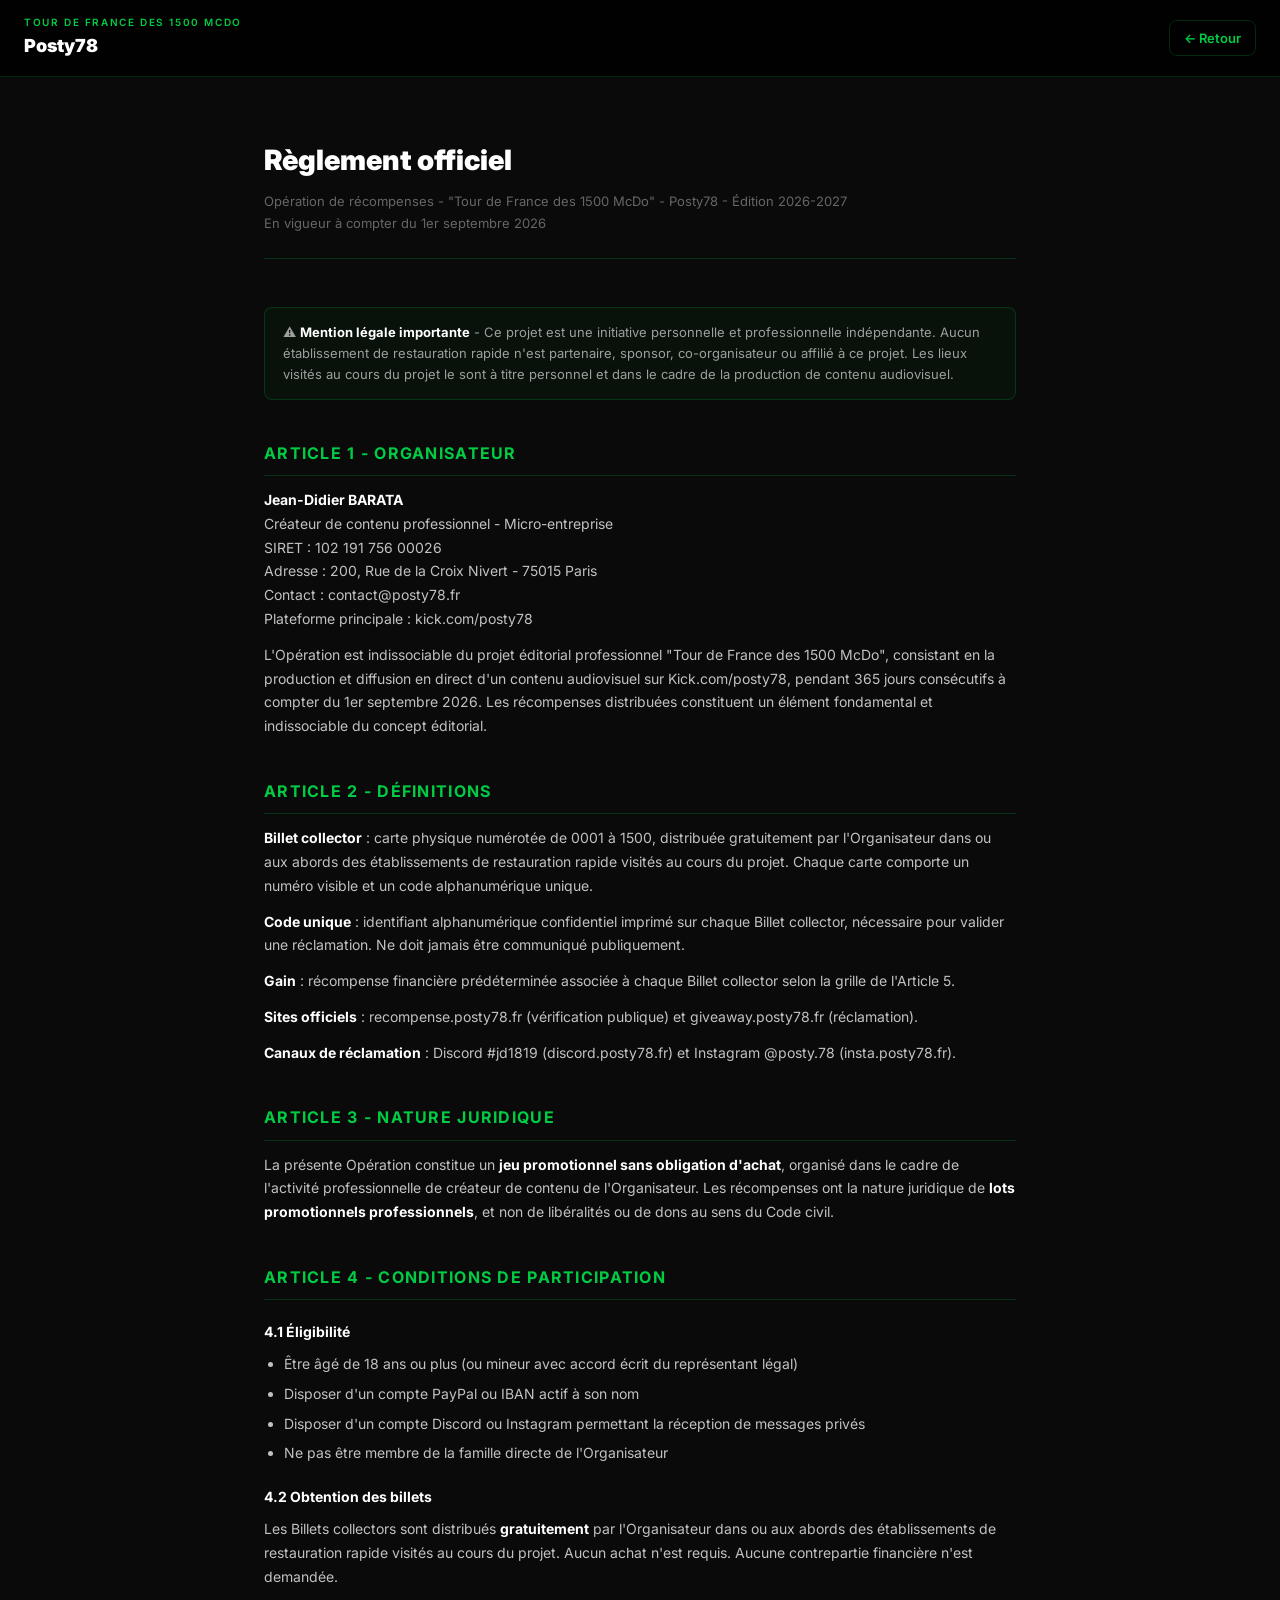
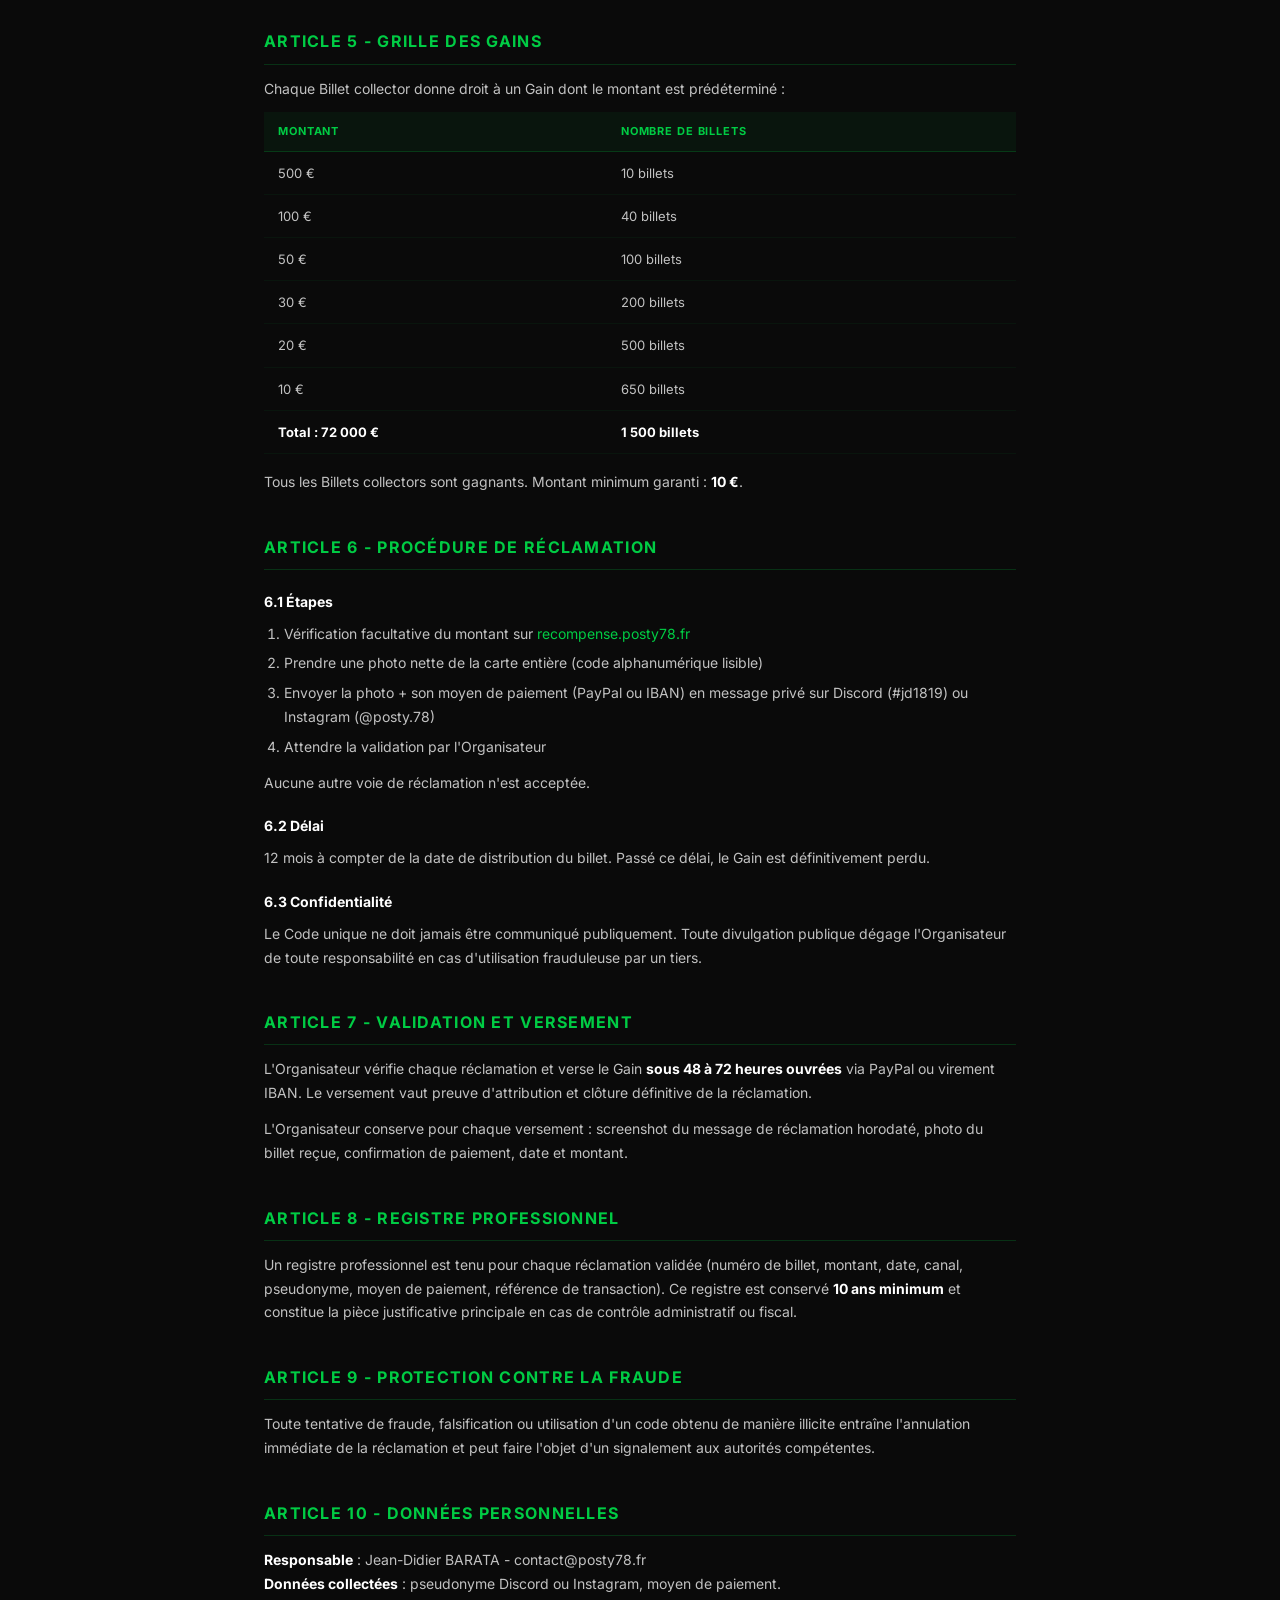
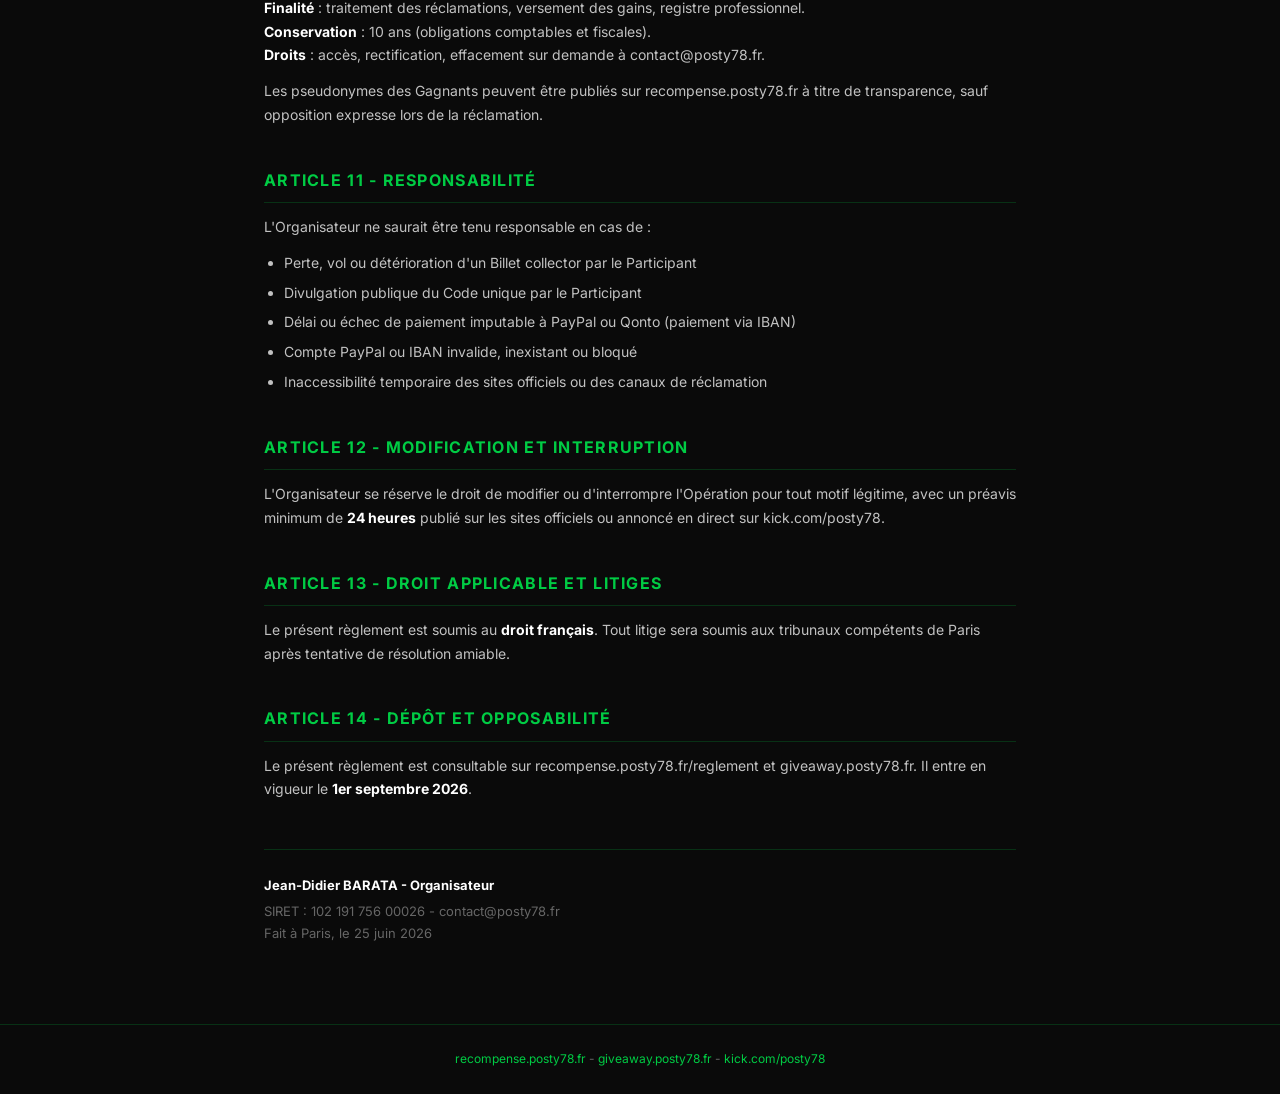
==== commit 22d4b39c: "Remplacement des tirets cadratins (--) par des tirets simples (-)" ====
--- a/reglement.html
+++ b/reglement.html
@@ -3,7 +3,7 @@
 <head>
   <meta charset="UTF-8" />
   <meta name="viewport" content="width=device-width, initial-scale=1.0" />
-  <title>Règlement officiel — Posty78</title>
+  <title>Règlement officiel - Posty78</title>
   <link rel="icon" type="image/svg+xml" href="./favicon.svg" />
   <link rel="preconnect" href="https://fonts.googleapis.com" />
   <link href="https://fonts.googleapis.com/css2?family=Inter:wght@400;500;600;700&display=swap" rel="stylesheet" />
@@ -166,36 +166,36 @@
 
   <h1 class="page-title">Règlement officiel</h1>
   <p class="page-sub">
-    Opération de récompenses — "Tour de France des 1500 McDo" — Posty78 — Édition 2026-2027<br>
+    Opération de récompenses - "Tour de France des 1500 McDo" - Posty78 - Édition 2026-2027<br>
     En vigueur à compter du 1er septembre 2026
   </p>
 
   <div class="disclaimer">
-    ⚠️ <strong>Mention légale importante</strong> — Ce projet est une initiative personnelle et professionnelle indépendante. Aucun établissement de restauration rapide n'est partenaire, sponsor, co-organisateur ou affilié à ce projet. Les lieux visités au cours du projet le sont à titre personnel et dans le cadre de la production de contenu audiovisuel.
+    ⚠️ <strong>Mention légale importante</strong> - Ce projet est une initiative personnelle et professionnelle indépendante. Aucun établissement de restauration rapide n'est partenaire, sponsor, co-organisateur ou affilié à ce projet. Les lieux visités au cours du projet le sont à titre personnel et dans le cadre de la production de contenu audiovisuel.
   </div>
 
-  <h2>Article 1 — Organisateur</h2>
+  <h2>Article 1 - Organisateur</h2>
   <p>
     <strong>Jean-Didier BARATA</strong><br>
-    Créateur de contenu professionnel — Micro-entreprise<br>
+    Créateur de contenu professionnel - Micro-entreprise<br>
     SIRET : 102 191 756 00026<br>
-    Adresse : 200, Rue de la Croix Nivert — 75015 Paris<br>
+    Adresse : 200, Rue de la Croix Nivert - 75015 Paris<br>
     Contact : contact@posty78.fr<br>
     Plateforme principale : kick.com/posty78
   </p>
   <p>L'Opération est indissociable du projet éditorial professionnel "Tour de France des 1500 McDo", consistant en la production et diffusion en direct d'un contenu audiovisuel sur Kick.com/posty78, pendant 365 jours consécutifs à compter du 1er septembre 2026. Les récompenses distribuées constituent un élément fondamental et indissociable du concept éditorial.</p>
 
-  <h2>Article 2 — Définitions</h2>
+  <h2>Article 2 - Définitions</h2>
   <p><strong>Billet collector</strong> : carte physique numérotée de 0001 à 1500, distribuée gratuitement par l'Organisateur dans ou aux abords des établissements de restauration rapide visités au cours du projet. Chaque carte comporte un numéro visible et un code alphanumérique unique.</p>
   <p><strong>Code unique</strong> : identifiant alphanumérique confidentiel imprimé sur chaque Billet collector, nécessaire pour valider une réclamation. Ne doit jamais être communiqué publiquement.</p>
   <p><strong>Gain</strong> : récompense financière prédéterminée associée à chaque Billet collector selon la grille de l'Article 5.</p>
   <p><strong>Sites officiels</strong> : recompense.posty78.fr (vérification publique) et giveaway.posty78.fr (réclamation).</p>
   <p><strong>Canaux de réclamation</strong> : Discord #jd1819 (discord.posty78.fr) et Instagram @posty.78 (insta.posty78.fr).</p>
 
-  <h2>Article 3 — Nature juridique</h2>
+  <h2>Article 3 - Nature juridique</h2>
   <p>La présente Opération constitue un <strong>jeu promotionnel sans obligation d'achat</strong>, organisé dans le cadre de l'activité professionnelle de créateur de contenu de l'Organisateur. Les récompenses ont la nature juridique de <strong>lots promotionnels professionnels</strong>, et non de libéralités ou de dons au sens du Code civil.</p>
 
-  <h2>Article 4 — Conditions de participation</h2>
+  <h2>Article 4 - Conditions de participation</h2>
   <h3>4.1 Éligibilité</h3>
   <ul>
     <li>Être âgé de 18 ans ou plus (ou mineur avec accord écrit du représentant légal)</li>
@@ -206,7 +206,7 @@
   <h3>4.2 Obtention des billets</h3>
   <p>Les Billets collectors sont distribués <strong>gratuitement</strong> par l'Organisateur dans ou aux abords des établissements de restauration rapide visités au cours du projet. Aucun achat n'est requis. Aucune contrepartie financière n'est demandée.</p>
 
-  <h2>Article 5 — Grille des gains</h2>
+  <h2>Article 5 - Grille des gains</h2>
   <p>Chaque Billet collector donne droit à un Gain dont le montant est prédéterminé :</p>
   <table>
     <thead>
@@ -224,7 +224,7 @@
   </table>
   <p>Tous les Billets collectors sont gagnants. Montant minimum garanti : <strong>10 €</strong>.</p>
 
-  <h2>Article 6 — Procédure de réclamation</h2>
+  <h2>Article 6 - Procédure de réclamation</h2>
   <h3>6.1 Étapes</h3>
   <ol>
     <li>Vérification facultative du montant sur <a href="https://recompense.posty78.fr">recompense.posty78.fr</a></li>
@@ -238,19 +238,19 @@
   <h3>6.3 Confidentialité</h3>
   <p>Le Code unique ne doit jamais être communiqué publiquement. Toute divulgation publique dégage l'Organisateur de toute responsabilité en cas d'utilisation frauduleuse par un tiers.</p>
 
-  <h2>Article 7 — Validation et versement</h2>
+  <h2>Article 7 - Validation et versement</h2>
   <p>L'Organisateur vérifie chaque réclamation et verse le Gain <strong>sous 48 à 72 heures ouvrées</strong> via PayPal ou virement IBAN. Le versement vaut preuve d'attribution et clôture définitive de la réclamation.</p>
   <p>L'Organisateur conserve pour chaque versement : screenshot du message de réclamation horodaté, photo du billet reçue, confirmation de paiement, date et montant.</p>
 
-  <h2>Article 8 — Registre professionnel</h2>
+  <h2>Article 8 - Registre professionnel</h2>
   <p>Un registre professionnel est tenu pour chaque réclamation validée (numéro de billet, montant, date, canal, pseudonyme, moyen de paiement, référence de transaction). Ce registre est conservé <strong>10 ans minimum</strong> et constitue la pièce justificative principale en cas de contrôle administratif ou fiscal.</p>
 
-  <h2>Article 9 — Protection contre la fraude</h2>
+  <h2>Article 9 - Protection contre la fraude</h2>
   <p>Toute tentative de fraude, falsification ou utilisation d'un code obtenu de manière illicite entraîne l'annulation immédiate de la réclamation et peut faire l'objet d'un signalement aux autorités compétentes.</p>
 
-  <h2>Article 10 — Données personnelles</h2>
+  <h2>Article 10 - Données personnelles</h2>
   <p>
-    <strong>Responsable</strong> : Jean-Didier BARATA — contact@posty78.fr<br>
+    <strong>Responsable</strong> : Jean-Didier BARATA - contact@posty78.fr<br>
     <strong>Données collectées</strong> : pseudonyme Discord ou Instagram, moyen de paiement.<br>
     <strong>Finalité</strong> : traitement des réclamations, versement des gains, registre professionnel.<br>
     <strong>Conservation</strong> : 10 ans (obligations comptables et fiscales).<br>
@@ -258,7 +258,7 @@
   </p>
   <p>Les pseudonymes des Gagnants peuvent être publiés sur recompense.posty78.fr à titre de transparence, sauf opposition expresse lors de la réclamation.</p>
 
-  <h2>Article 11 — Responsabilité</h2>
+  <h2>Article 11 - Responsabilité</h2>
   <p>L'Organisateur ne saurait être tenu responsable en cas de :</p>
   <ul>
     <li>Perte, vol ou détérioration d'un Billet collector par le Participant</li>
@@ -268,26 +268,26 @@
     <li>Inaccessibilité temporaire des sites officiels ou des canaux de réclamation</li>
   </ul>
 
-  <h2>Article 12 — Modification et interruption</h2>
+  <h2>Article 12 - Modification et interruption</h2>
   <p>L'Organisateur se réserve le droit de modifier ou d'interrompre l'Opération pour tout motif légitime, avec un préavis minimum de <strong>24 heures</strong> publié sur les sites officiels ou annoncé en direct sur kick.com/posty78.</p>
 
-  <h2>Article 13 — Droit applicable et litiges</h2>
+  <h2>Article 13 - Droit applicable et litiges</h2>
   <p>Le présent règlement est soumis au <strong>droit français</strong>. Tout litige sera soumis aux tribunaux compétents de Paris après tentative de résolution amiable.</p>
 
-  <h2>Article 14 — Dépôt et opposabilité</h2>
+  <h2>Article 14 - Dépôt et opposabilité</h2>
   <p>Le présent règlement est consultable sur recompense.posty78.fr/reglement et giveaway.posty78.fr. Il entre en vigueur le <strong>1er septembre 2026</strong>.</p>
 
   <div class="signature">
-    <strong>Jean-Didier BARATA — Organisateur</strong>
-    SIRET : 102 191 756 00026 — contact@posty78.fr<br>
+    <strong>Jean-Didier BARATA - Organisateur</strong>
+    SIRET : 102 191 756 00026 - contact@posty78.fr<br>
     Fait à Paris, le 25 juin 2026
   </div>
 
 </main>
 
 <footer>
-  <a href="https://recompense.posty78.fr">recompense.posty78.fr</a> —
-  <a href="https://giveaway.posty78.fr">giveaway.posty78.fr</a> —
+  <a href="https://recompense.posty78.fr">recompense.posty78.fr</a> -
+  <a href="https://giveaway.posty78.fr">giveaway.posty78.fr</a> -
   <a href="https://kick.com/posty78">kick.com/posty78</a>
 </footer>
 
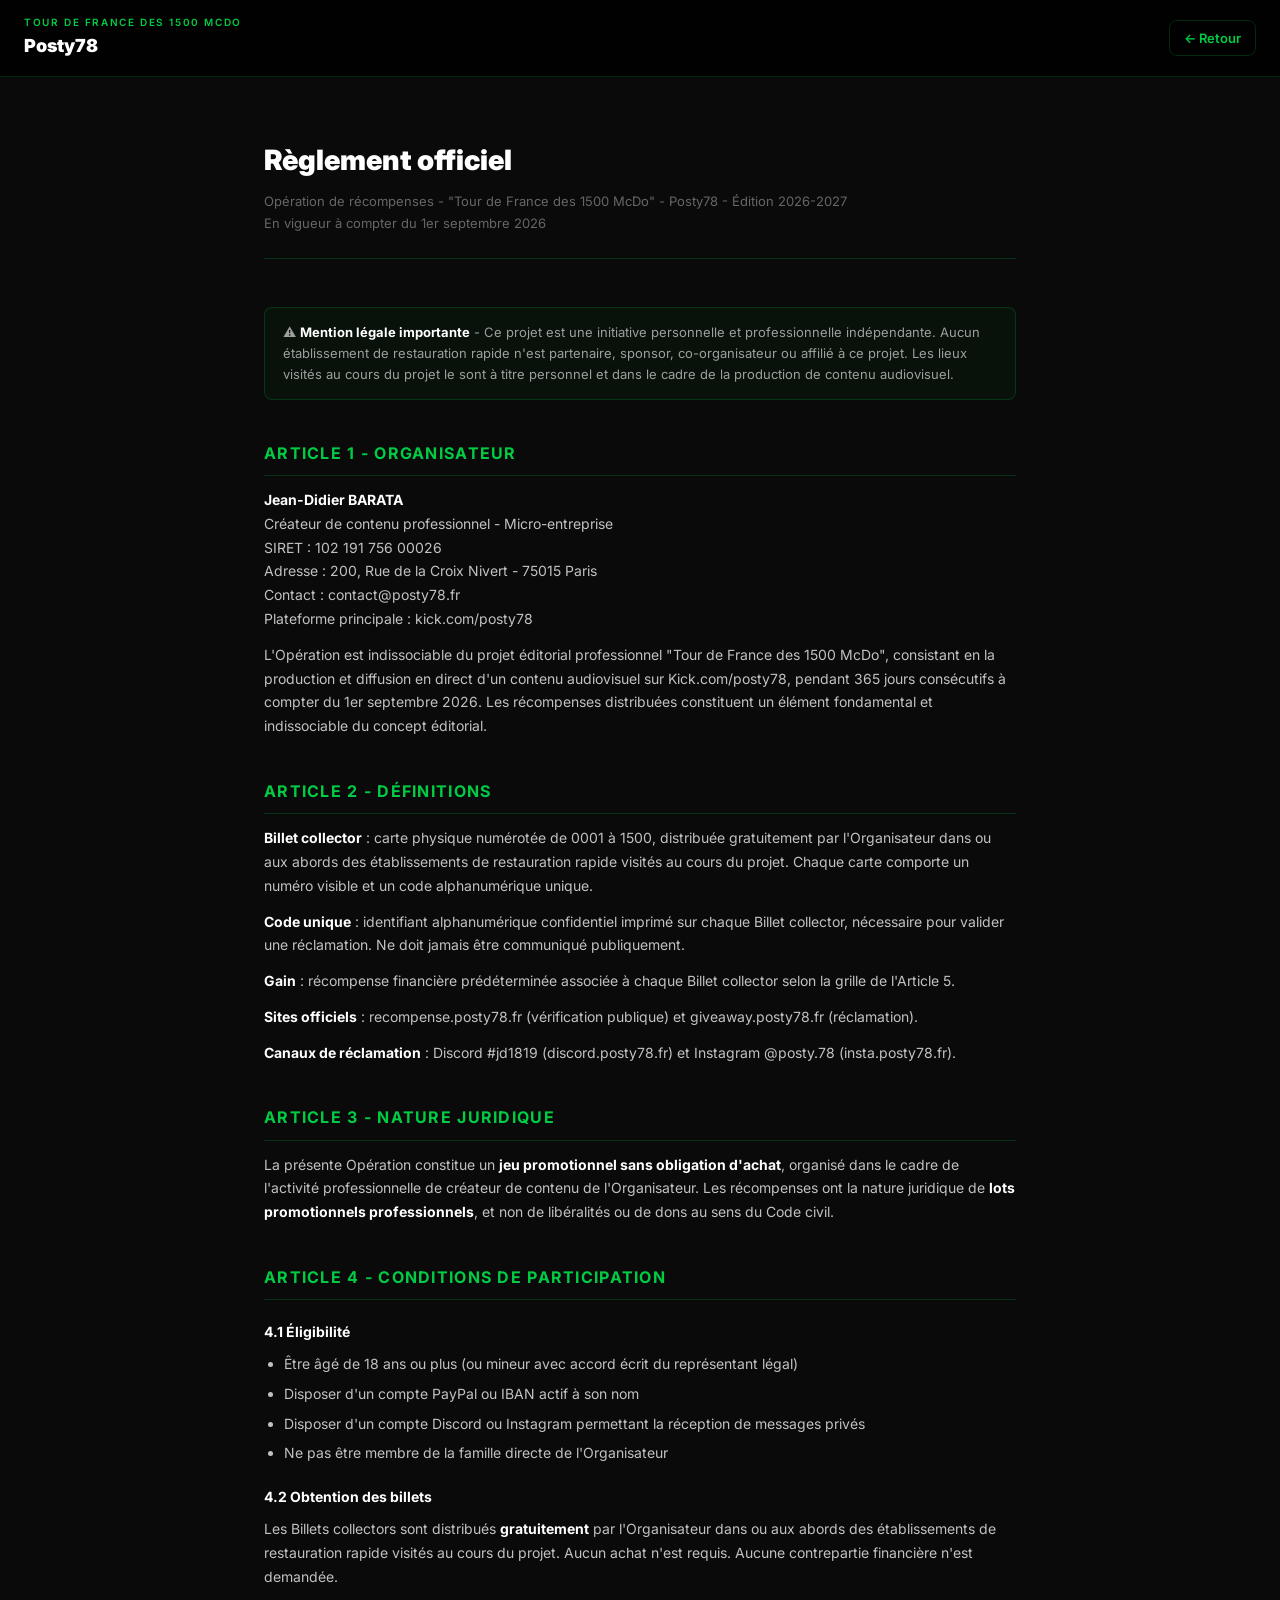
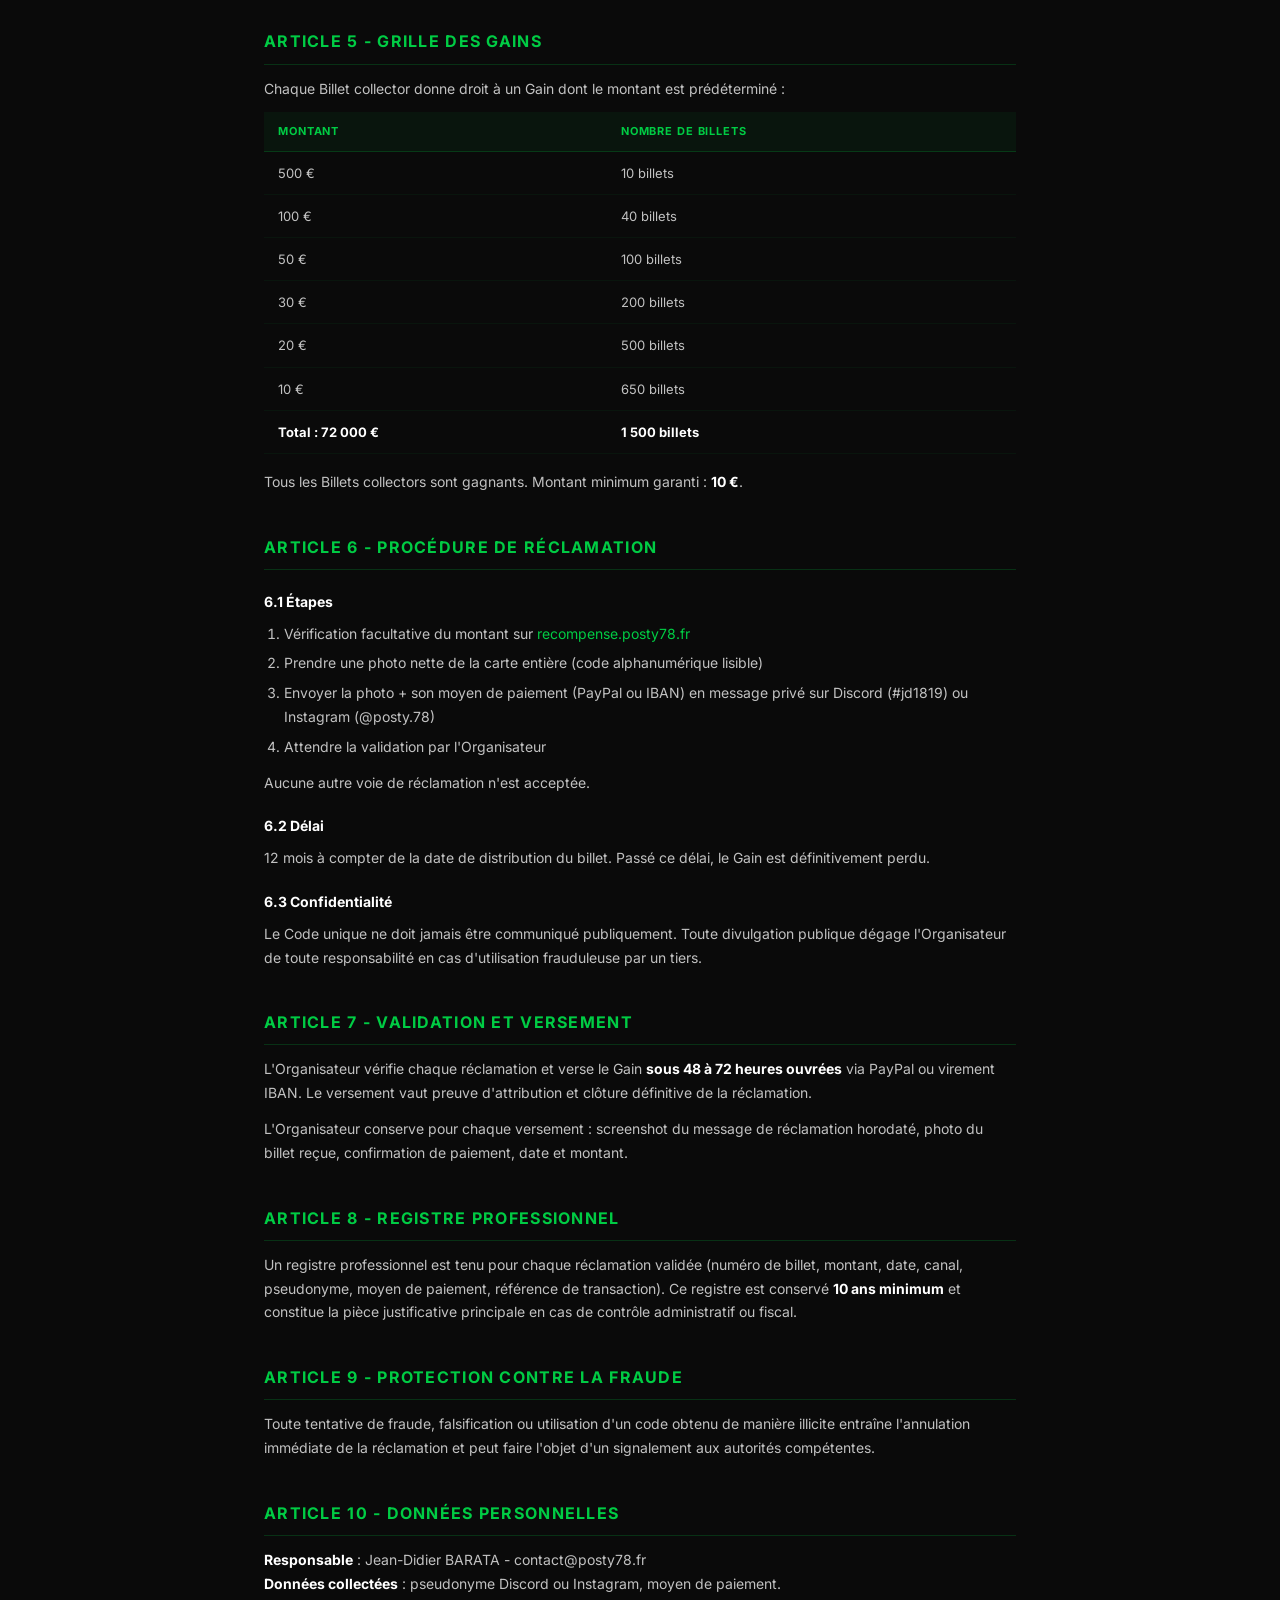
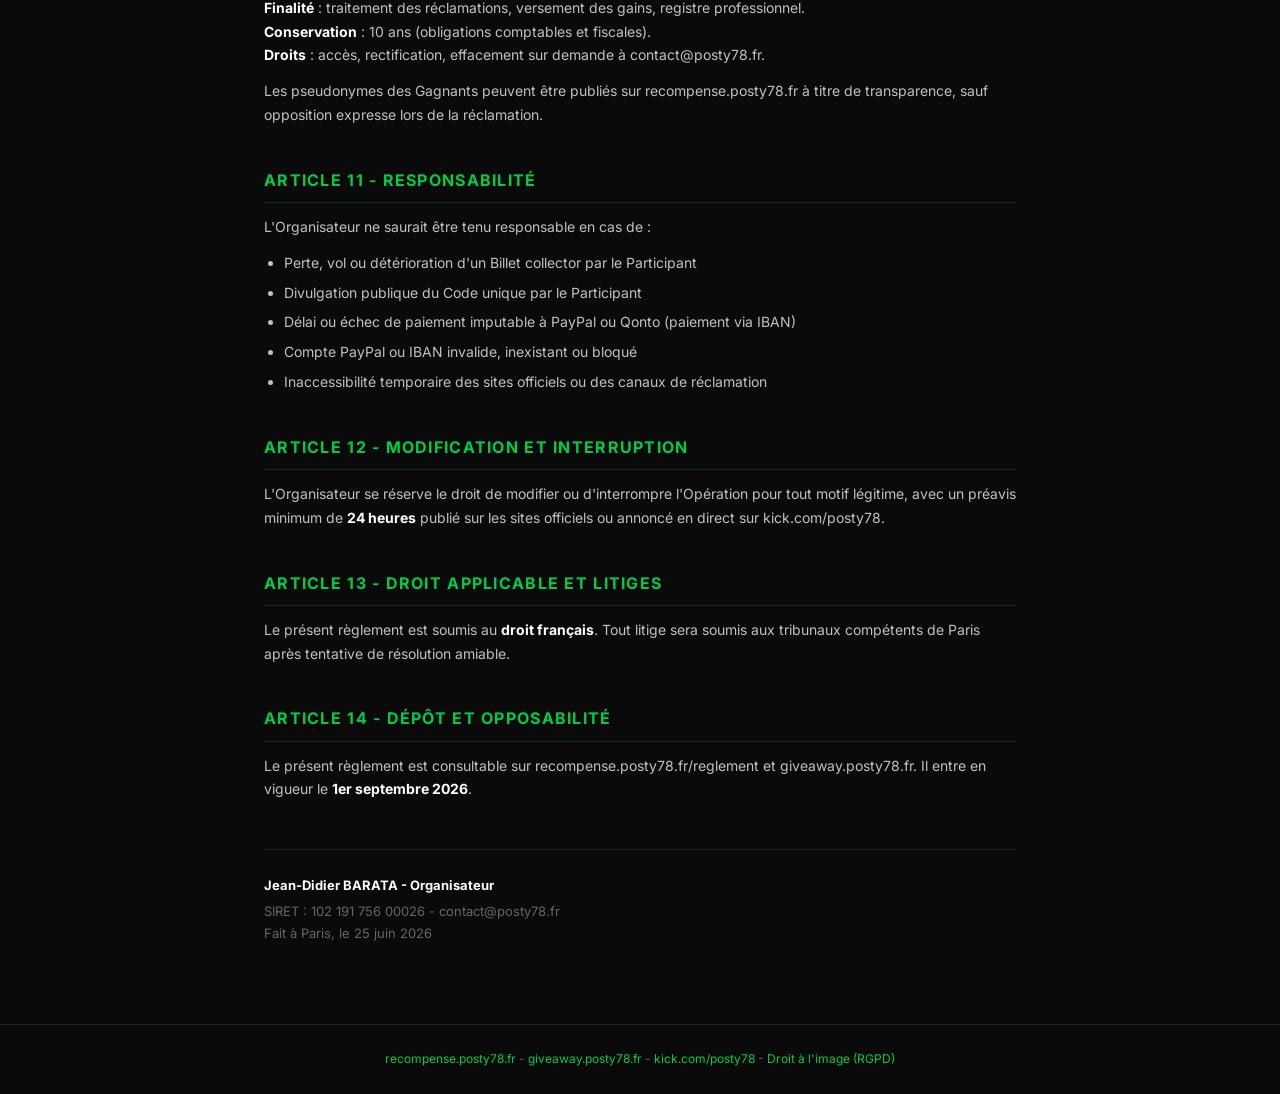
==== commit 36f1f13d: "Ajout lien vers la notice droit a l'image (RGPD) dans le footer" ====
--- a/reglement.html
+++ b/reglement.html
@@ -288,7 +288,8 @@
 <footer>
   <a href="https://recompense.posty78.fr">recompense.posty78.fr</a> -
   <a href="https://giveaway.posty78.fr">giveaway.posty78.fr</a> -
-  <a href="https://kick.com/posty78">kick.com/posty78</a>
+  <a href="https://kick.com/posty78">kick.com/posty78</a> -
+  <a href="https://rgpd.posty78.fr/details.html">Droit à l'image (RGPD)</a>
 </footer>
 
 </body>
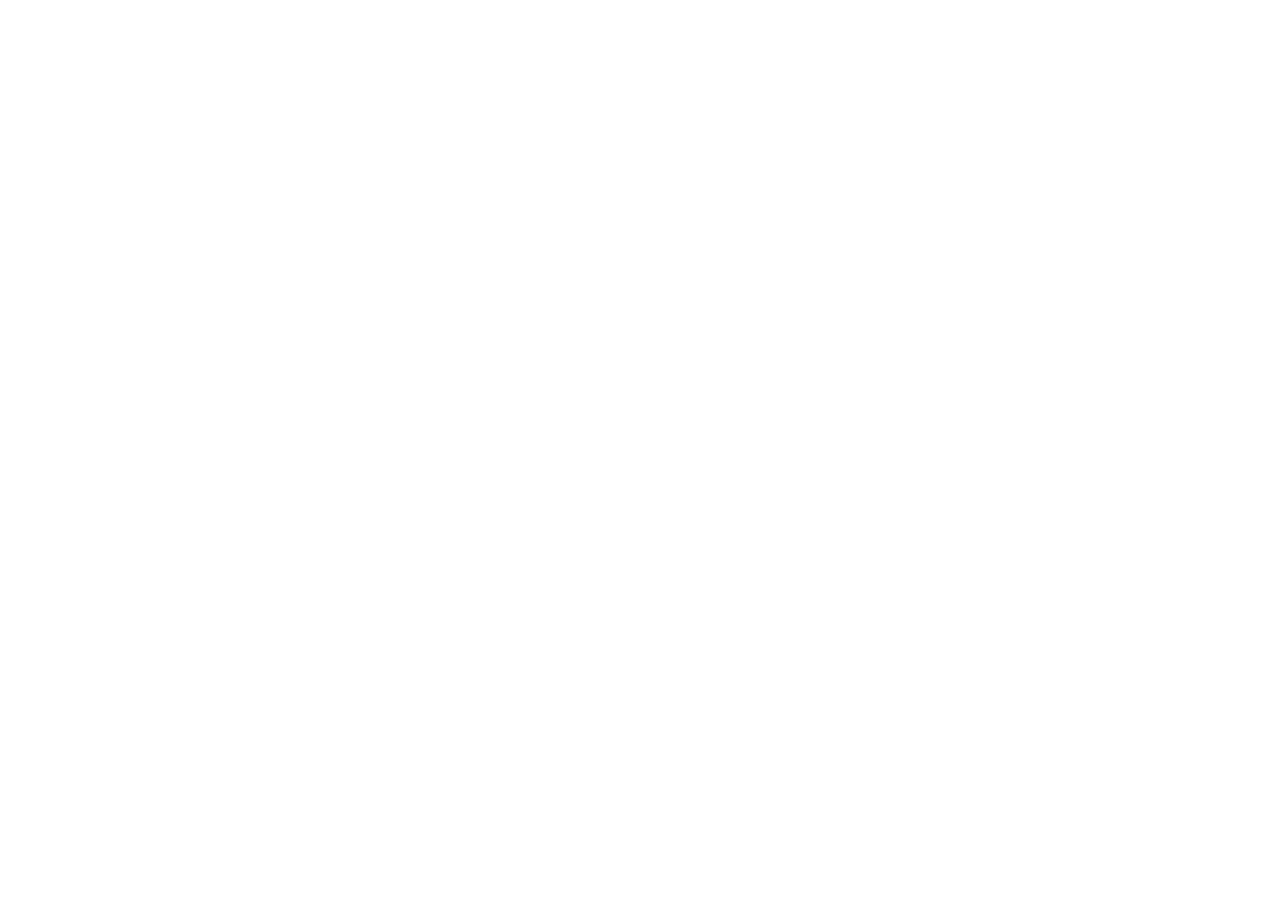
==== commit 0611b2c0: "Redirection vers 365.posty78.fr/recompense/" ====
--- a/reglement.html
+++ b/reglement.html
@@ -1,296 +1,20 @@
 <!DOCTYPE html>
 <html lang="fr">
 <head>
-  <meta charset="UTF-8" />
-  <meta name="viewport" content="width=device-width, initial-scale=1.0" />
-  <title>Règlement officiel - Posty78</title>
-  <link rel="icon" type="image/svg+xml" href="./favicon.svg" />
-  <link rel="preconnect" href="https://fonts.googleapis.com" />
-  <link href="https://fonts.googleapis.com/css2?family=Inter:wght@400;500;600;700&display=swap" rel="stylesheet" />
-  <style>
-    :root {
-      --bg: #0a0a0a;
-      --green: #00cc44;
-      --border: rgba(0,204,68,0.2);
-      --text: #ffffff;
-      --muted: #666;
-      --font: "Inter", system-ui, sans-serif;
-    }
-    *, *::before, *::after { box-sizing: border-box; margin: 0; padding: 0; }
-    body {
-      font-family: var(--font);
-      background: var(--bg);
-      color: var(--text);
-      line-height: 1.7;
-      -webkit-font-smoothing: antialiased;
-    }
-    a { color: var(--green); text-decoration: none; }
-    a:hover { text-decoration: underline; }
-
-    header {
-      background: rgba(0,0,0,0.9);
-      border-bottom: 1px solid var(--border);
-      padding: 14px 24px;
-      display: flex;
-      align-items: center;
-      justify-content: space-between;
-      position: sticky;
-      top: 0;
-      z-index: 10;
-    }
-
-    .header-brand { display: flex; flex-direction: column; }
-    .header-eyebrow {
-      font-size: 10px;
-      font-weight: 600;
-      letter-spacing: 0.16em;
-      text-transform: uppercase;
-      color: var(--green);
-    }
-    .header-name { font-size: 18px; font-weight: 900; }
-
-    .header-back {
-      font-size: 13px;
-      font-weight: 600;
-      color: var(--green);
-      border: 1px solid var(--border);
-      padding: 6px 14px;
-      border-radius: 8px;
-      transition: background 0.2s;
-    }
-    .header-back:hover { background: rgba(0,204,68,0.08); text-decoration: none; }
-
-    main { max-width: 800px; margin: 0 auto; padding: 60px 24px 80px; }
-
-    .page-title { font-size: 28px; font-weight: 900; margin-bottom: 6px; }
-
-    .page-sub {
-      font-size: 13px;
-      color: var(--muted);
-      margin-bottom: 48px;
-      padding-bottom: 24px;
-      border-bottom: 1px solid var(--border);
-    }
-
-    .disclaimer {
-      background: rgba(0,204,68,0.04);
-      border: 1px solid var(--border);
-      border-radius: 8px;
-      padding: 14px 18px;
-      font-size: 13px;
-      color: rgba(255,255,255,0.6);
-      margin-bottom: 40px;
-      line-height: 1.6;
-    }
-
-    h2 {
-      font-size: 16px;
-      font-weight: 700;
-      color: var(--green);
-      text-transform: uppercase;
-      letter-spacing: 0.08em;
-      margin-top: 40px;
-      margin-bottom: 12px;
-      padding-bottom: 8px;
-      border-bottom: 1px solid var(--border);
-    }
-
-    h3 { font-size: 14px; font-weight: 700; margin-top: 20px; margin-bottom: 8px; }
-
-    p { font-size: 14px; color: rgba(255,255,255,0.75); margin-bottom: 12px; }
-
-    ul, ol { padding-left: 20px; margin-bottom: 12px; }
-
-    li { font-size: 14px; color: rgba(255,255,255,0.75); margin-bottom: 6px; }
-
-    strong { color: var(--text); font-weight: 700; }
-
-    table { width: 100%; border-collapse: collapse; margin-bottom: 16px; font-size: 13px; }
-
-    th {
-      background: rgba(0,204,68,0.06);
-      color: var(--green);
-      text-align: left;
-      padding: 10px 14px;
-      font-weight: 700;
-      font-size: 11px;
-      letter-spacing: 0.08em;
-      text-transform: uppercase;
-      border-bottom: 1px solid var(--border);
-    }
-
-    td {
-      padding: 10px 14px;
-      border-bottom: 1px solid rgba(0,204,68,0.06);
-      color: rgba(255,255,255,0.75);
-    }
-
-    .signature {
-      margin-top: 48px;
-      padding-top: 24px;
-      border-top: 1px solid var(--border);
-      font-size: 13px;
-      color: var(--muted);
-    }
-
-    .signature strong { color: var(--text); display: block; margin-bottom: 4px; }
-
-    footer {
-      border-top: 1px solid var(--border);
-      padding: 24px;
-      text-align: center;
-      font-size: 12px;
-      color: var(--muted);
-    }
-
-    footer a { color: var(--green); }
-
-    @media (max-width: 640px) {
-      main { padding: 40px 16px 60px; }
-      .page-title { font-size: 22px; }
-      td, th { padding: 8px 10px; }
-    }
-  </style>
+<meta charset="UTF-8">
+<meta http-equiv="refresh" content="0; url=https://365.posty78.fr/recompense/reglement.html">
+<link rel="canonical" href="https://365.posty78.fr/recompense/reglement.html">
+<title>Le reglement a demenage - Posty78</title>
+<style>
+  body{margin:0;background:#0a0a0a;color:#8a8a8a;font-family:system-ui,sans-serif;
+    display:flex;flex-direction:column;gap:14px;align-items:center;justify-content:center;
+    min-height:100vh;font-size:15px;text-align:center;padding:24px;}
+  a{color:#00cc44;font-weight:700;text-decoration:none;}
+</style>
 </head>
 <body>
-
-<header>
-  <div class="header-brand">
-    <span class="header-eyebrow">Tour de France des 1500 McDo</span>
-    <span class="header-name">Posty78</span>
-  </div>
-  <a href="https://recompense.posty78.fr" class="header-back">← Retour</a>
-</header>
-
-<main>
-
-  <h1 class="page-title">Règlement officiel</h1>
-  <p class="page-sub">
-    Opération de récompenses - "Tour de France des 1500 McDo" - Posty78 - Édition 2026-2027<br>
-    En vigueur à compter du 1er septembre 2026
-  </p>
-
-  <div class="disclaimer">
-    ⚠️ <strong>Mention légale importante</strong> - Ce projet est une initiative personnelle et professionnelle indépendante. Aucun établissement de restauration rapide n'est partenaire, sponsor, co-organisateur ou affilié à ce projet. Les lieux visités au cours du projet le sont à titre personnel et dans le cadre de la production de contenu audiovisuel.
-  </div>
-
-  <h2>Article 1 - Organisateur</h2>
-  <p>
-    <strong>Jean-Didier BARATA</strong><br>
-    Créateur de contenu professionnel - Micro-entreprise<br>
-    SIRET : 102 191 756 00026<br>
-    Adresse : 200, Rue de la Croix Nivert - 75015 Paris<br>
-    Contact : contact@posty78.fr<br>
-    Plateforme principale : kick.com/posty78
-  </p>
-  <p>L'Opération est indissociable du projet éditorial professionnel "Tour de France des 1500 McDo", consistant en la production et diffusion en direct d'un contenu audiovisuel sur Kick.com/posty78, pendant 365 jours consécutifs à compter du 1er septembre 2026. Les récompenses distribuées constituent un élément fondamental et indissociable du concept éditorial.</p>
-
-  <h2>Article 2 - Définitions</h2>
-  <p><strong>Billet collector</strong> : carte physique numérotée de 0001 à 1500, distribuée gratuitement par l'Organisateur dans ou aux abords des établissements de restauration rapide visités au cours du projet. Chaque carte comporte un numéro visible et un code alphanumérique unique.</p>
-  <p><strong>Code unique</strong> : identifiant alphanumérique confidentiel imprimé sur chaque Billet collector, nécessaire pour valider une réclamation. Ne doit jamais être communiqué publiquement.</p>
-  <p><strong>Gain</strong> : récompense financière prédéterminée associée à chaque Billet collector selon la grille de l'Article 5.</p>
-  <p><strong>Sites officiels</strong> : recompense.posty78.fr (vérification publique) et giveaway.posty78.fr (réclamation).</p>
-  <p><strong>Canaux de réclamation</strong> : Discord #jd1819 (discord.posty78.fr) et Instagram @posty.78 (insta.posty78.fr).</p>
-
-  <h2>Article 3 - Nature juridique</h2>
-  <p>La présente Opération constitue un <strong>jeu promotionnel sans obligation d'achat</strong>, organisé dans le cadre de l'activité professionnelle de créateur de contenu de l'Organisateur. Les récompenses ont la nature juridique de <strong>lots promotionnels professionnels</strong>, et non de libéralités ou de dons au sens du Code civil.</p>
-
-  <h2>Article 4 - Conditions de participation</h2>
-  <h3>4.1 Éligibilité</h3>
-  <ul>
-    <li>Être âgé de 18 ans ou plus (ou mineur avec accord écrit du représentant légal)</li>
-    <li>Disposer d'un compte PayPal ou IBAN actif à son nom</li>
-    <li>Disposer d'un compte Discord ou Instagram permettant la réception de messages privés</li>
-    <li>Ne pas être membre de la famille directe de l'Organisateur</li>
-  </ul>
-  <h3>4.2 Obtention des billets</h3>
-  <p>Les Billets collectors sont distribués <strong>gratuitement</strong> par l'Organisateur dans ou aux abords des établissements de restauration rapide visités au cours du projet. Aucun achat n'est requis. Aucune contrepartie financière n'est demandée.</p>
-
-  <h2>Article 5 - Grille des gains</h2>
-  <p>Chaque Billet collector donne droit à un Gain dont le montant est prédéterminé :</p>
-  <table>
-    <thead>
-      <tr><th>Montant</th><th>Nombre de billets</th></tr>
-    </thead>
-    <tbody>
-      <tr><td>500 €</td><td>10 billets</td></tr>
-      <tr><td>100 €</td><td>40 billets</td></tr>
-      <tr><td>50 €</td><td>100 billets</td></tr>
-      <tr><td>30 €</td><td>200 billets</td></tr>
-      <tr><td>20 €</td><td>500 billets</td></tr>
-      <tr><td>10 €</td><td>650 billets</td></tr>
-      <tr><td><strong>Total : 72 000 €</strong></td><td><strong>1 500 billets</strong></td></tr>
-    </tbody>
-  </table>
-  <p>Tous les Billets collectors sont gagnants. Montant minimum garanti : <strong>10 €</strong>.</p>
-
-  <h2>Article 6 - Procédure de réclamation</h2>
-  <h3>6.1 Étapes</h3>
-  <ol>
-    <li>Vérification facultative du montant sur <a href="https://recompense.posty78.fr">recompense.posty78.fr</a></li>
-    <li>Prendre une photo nette de la carte entière (code alphanumérique lisible)</li>
-    <li>Envoyer la photo + son moyen de paiement (PayPal ou IBAN) en message privé sur Discord (#jd1819) ou Instagram (@posty.78)</li>
-    <li>Attendre la validation par l'Organisateur</li>
-  </ol>
-  <p>Aucune autre voie de réclamation n'est acceptée.</p>
-  <h3>6.2 Délai</h3>
-  <p>12 mois à compter de la date de distribution du billet. Passé ce délai, le Gain est définitivement perdu.</p>
-  <h3>6.3 Confidentialité</h3>
-  <p>Le Code unique ne doit jamais être communiqué publiquement. Toute divulgation publique dégage l'Organisateur de toute responsabilité en cas d'utilisation frauduleuse par un tiers.</p>
-
-  <h2>Article 7 - Validation et versement</h2>
-  <p>L'Organisateur vérifie chaque réclamation et verse le Gain <strong>sous 48 à 72 heures ouvrées</strong> via PayPal ou virement IBAN. Le versement vaut preuve d'attribution et clôture définitive de la réclamation.</p>
-  <p>L'Organisateur conserve pour chaque versement : screenshot du message de réclamation horodaté, photo du billet reçue, confirmation de paiement, date et montant.</p>
-
-  <h2>Article 8 - Registre professionnel</h2>
-  <p>Un registre professionnel est tenu pour chaque réclamation validée (numéro de billet, montant, date, canal, pseudonyme, moyen de paiement, référence de transaction). Ce registre est conservé <strong>10 ans minimum</strong> et constitue la pièce justificative principale en cas de contrôle administratif ou fiscal.</p>
-
-  <h2>Article 9 - Protection contre la fraude</h2>
-  <p>Toute tentative de fraude, falsification ou utilisation d'un code obtenu de manière illicite entraîne l'annulation immédiate de la réclamation et peut faire l'objet d'un signalement aux autorités compétentes.</p>
-
-  <h2>Article 10 - Données personnelles</h2>
-  <p>
-    <strong>Responsable</strong> : Jean-Didier BARATA - contact@posty78.fr<br>
-    <strong>Données collectées</strong> : pseudonyme Discord ou Instagram, moyen de paiement.<br>
-    <strong>Finalité</strong> : traitement des réclamations, versement des gains, registre professionnel.<br>
-    <strong>Conservation</strong> : 10 ans (obligations comptables et fiscales).<br>
-    <strong>Droits</strong> : accès, rectification, effacement sur demande à contact@posty78.fr.
-  </p>
-  <p>Les pseudonymes des Gagnants peuvent être publiés sur recompense.posty78.fr à titre de transparence, sauf opposition expresse lors de la réclamation.</p>
-
-  <h2>Article 11 - Responsabilité</h2>
-  <p>L'Organisateur ne saurait être tenu responsable en cas de :</p>
-  <ul>
-    <li>Perte, vol ou détérioration d'un Billet collector par le Participant</li>
-    <li>Divulgation publique du Code unique par le Participant</li>
-    <li>Délai ou échec de paiement imputable à PayPal ou Qonto (paiement via IBAN)</li>
-    <li>Compte PayPal ou IBAN invalide, inexistant ou bloqué</li>
-    <li>Inaccessibilité temporaire des sites officiels ou des canaux de réclamation</li>
-  </ul>
-
-  <h2>Article 12 - Modification et interruption</h2>
-  <p>L'Organisateur se réserve le droit de modifier ou d'interrompre l'Opération pour tout motif légitime, avec un préavis minimum de <strong>24 heures</strong> publié sur les sites officiels ou annoncé en direct sur kick.com/posty78.</p>
-
-  <h2>Article 13 - Droit applicable et litiges</h2>
-  <p>Le présent règlement est soumis au <strong>droit français</strong>. Tout litige sera soumis aux tribunaux compétents de Paris après tentative de résolution amiable.</p>
-
-  <h2>Article 14 - Dépôt et opposabilité</h2>
-  <p>Le présent règlement est consultable sur recompense.posty78.fr/reglement et giveaway.posty78.fr. Il entre en vigueur le <strong>1er septembre 2026</strong>.</p>
-
-  <div class="signature">
-    <strong>Jean-Didier BARATA - Organisateur</strong>
-    SIRET : 102 191 756 00026 - contact@posty78.fr<br>
-    Fait à Paris, le 25 juin 2026
-  </div>
-
-</main>
-
-<footer>
-  <a href="https://recompense.posty78.fr">recompense.posty78.fr</a> -
-  <a href="https://giveaway.posty78.fr">giveaway.posty78.fr</a> -
-  <a href="https://kick.com/posty78">kick.com/posty78</a> -
-  <a href="https://rgpd.posty78.fr/details.html">Droit à l'image (RGPD)</a>
-</footer>
-
+  <div>Le reglement a demenage sur <a href="https://365.posty78.fr/recompense/reglement.html">365.posty78.fr</a></div>
+  <div style="font-size:13px;">Redirection automatique... <a href="https://365.posty78.fr/recompense/reglement.html">clique ici si rien ne se passe</a></div>
+  <script>window.location.replace("https://365.posty78.fr/recompense/reglement.html");</script>
 </body>
-</html>+</html>
